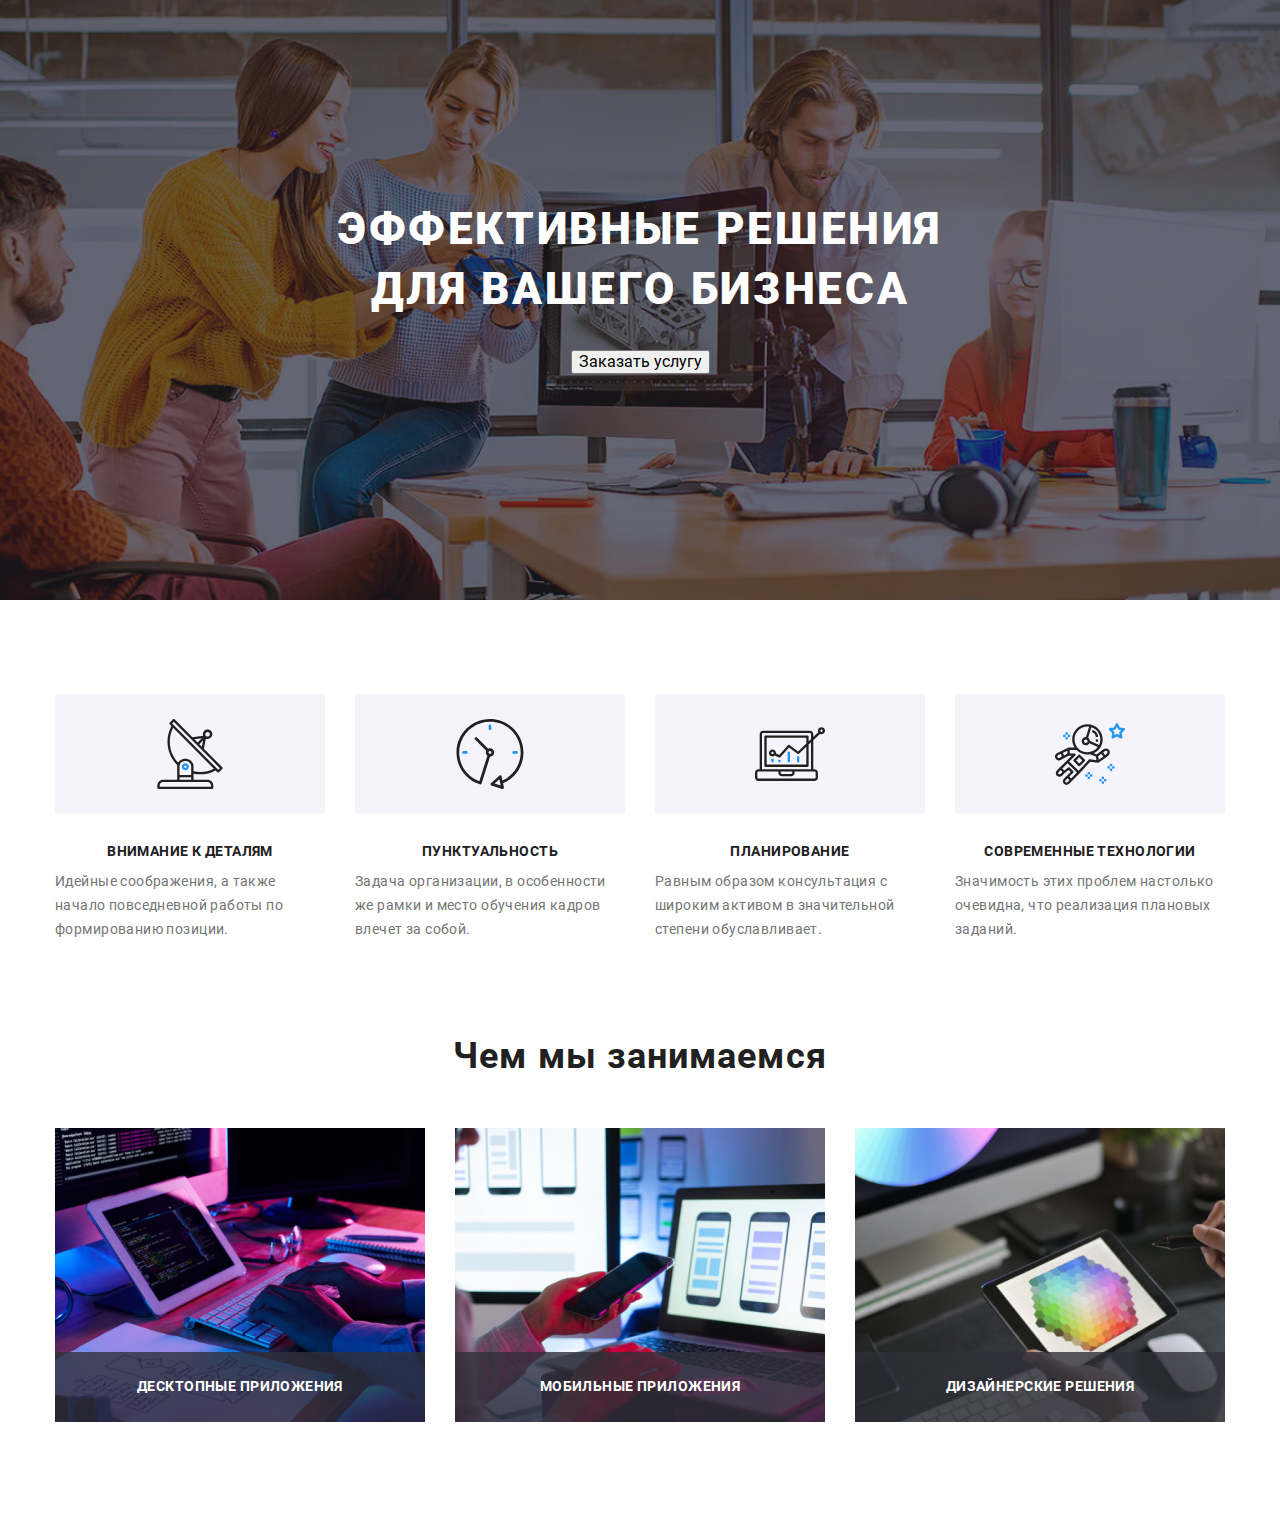
==== index.html @ 6ae53d42 "hw-08: add adaptive services" ====
<!DOCTYPE html>
<html lang="ru">
<head>
    <meta charset="UTF-8">
    <meta name="viewport" content="width=device-width, initial-scale=1.0">
    <title>WebStudio</title>
    <link rel="stylesheet" href="https://cdnjs.cloudflare.com/ajax/libs/modern-normalize/1.0.0/modern-normalize.min.css">
    <link rel="stylesheet" href="./css/fonts.css">
    <link rel="stylesheet" href="./css/main.css">
</head>
<body>
    <!--<header class="header">
        <div class="container">
            <nav class="nav">
                <a class="logo__link" href="./index.html">
                    Web<span class="black">Studio</span>
                </a>
        
                <ul class="nav__list">
                    <li class="nav__item">
                        <a class="nav__link active" href="./index.html">Студия</a>
                    </li>
                    <li class="nav__item">
                        <a class="nav__link" href="./portfolio.html">Портфолио</a>
                    </li>
                    <li class="nav__item">
                        <a class="nav__link" href="#">Контакты</a>
                    </li>
                </ul>
            </nav>
            <ul class="contacts">
                <li class="contacts__item">
                    <a class="contacts__link" href="mailto:info@devstudio.com">
                        <svg class="contacts__icon" width="16" height="12">
                            <use href="./images/sprite.svg#icon-envelope"></use>
                        </svg>
                        info@devstudio.com
                    </a>
                </li>
                <li class="contacts__item">
                    <a class="contacts__link" href="tel:+380961111111">
                        <svg class="contacts__icon" width="10" height="16">
                            <use href="./images/sprite.svg#icon-smartphone"></use>
                        </svg>
                        +38 096 111 11 11
                    </a>
                </li>
            </ul>
        </div>
    </header>-->
    <main>
        <!-- Hero -->
        <section class="hero">
            <div class="container">
                <h1 class="hero__title">Эффективные решения для вашего бизнеса</h1>
                <button class="hero__btn" type="button" data-modal-open>Заказать услугу</button>
            </div>
        </section>

        <!-- Advantage -->
        <section class="advantage section">
            <div class="container">
                <h2 class="visually-hidden">Достоинства</h2>
                <ul class="advantage__list">
                    <li class="advantage__item">
                        <div class="advantage__pic">
                            <svg class="advantage__icon">
                                <use href="./images/sprite.svg#icon-antenna"></use>
                            </svg>
                        </div>
                        <h3 class="advantage__title">Внимание к деталям</h3>
                        <p class="advantage__text">
                            Идейные соображения, а также начало повседневной работы по формированию позиции.
                        </p>
                    </li>
                    <li class="advantage__item">
                        <div class="advantage__pic">
                            <svg class="advantage__icon">
                                <use href="./images/sprite.svg#icon-clock"></use>
                            </svg>
                        </div>
                        <h3 class="advantage__title">Пунктуальность</h3>
                        <p class="advantage__text">
                            Задача организации, в особенности же рамки и место обучения кадров влечет за собой.
                        </p>
                    </li>
                    <li class="advantage__item">
                        <div class="advantage__pic">
                            <svg class="advantage__icon">
                                <use href="./images/sprite.svg#icon-diagram"></use>
                            </svg>
                        </div>
                        <h3 class="advantage__title">Планирование</h3>
                        <p class="advantage__text">
                            Равным образом консультация с широким активом в значительной степени обуславливает.
                        </p>
                    </li>
                    <li class="advantage__item">
                        <div class="advantage__pic">
                            <svg class="advantage__icon">
                                <use href="./images/sprite.svg#icon-astronaut"></use>
                            </svg>
                        </div>
                        <h3 class="advantage__title">Современные технологии</h3>
                        <p class="advantage__text">
                            Значимость этих проблем настолько очевидна, что реализация плановых заданий.
                        </p>
                    </li>
                </ul>
            </div>
        </section>

        <!-- Services -->
        <section class="services">
            <div class="container">
                <h2 class="title">Чем мы занимаемся</h2>
                <ul class="services__list">
                    <li class="services__item">
                        <h3 class="services__title">Десктопные приложения</h3>
                        <img class="services__img" src="./images/wedo/wedo1.jpg" alt="Разработка веб-сайта" width="370"
                            height="294">
                    </li>
                    <li class="services__item">
                        <h3 class="services__title">Мобильные приложения</h3>
                        <img class="services__mg" src="./images/wedo/wedo2.jpg" alt="Разработка мобильных приложений"
                            width="370" height="294">
                    </li>
                    <li class="services__item">
                        <h3 class="services__title">Дизайнерские решения</h3>
                        <img class="services__img" src="./images/wedo/wedo3.jpg" alt="Разработка веб-дизайна" width="370"
                            height="294">
                    </li>
                </ul>
            </div>
        </section>

        <!-- Our Team -->
        
        <!--<section class="team">
            <div class="container">
                <h2 class="title">Наша команда</h2>
                <ul class="team__list">
                    <li class="team__worker">
                        <img class="worker__photo" src="./images/team/igor.jpg" alt="Игорь Демьяненко Дизайнер Продукции"
                            width="270" height="260">
                        <div class="worker__discription">
                            <h3 class="worker__name">Игорь Демьяненко</h3>
                            <p class="worker__post" lang="en">Product Designer</p>
                            <ul class="worker__social">
                                <li class="social__item">
                                    <a class="social__link" href="https://www.instagram.com" target="_blank">
                                        <svg class="social__network" width="20" height="20">
                                            <use href="./images/sprite.svg#icon-instagram"></use>
                                        </svg>
                                    </a>
                                </li>
                                <li class="social__item">
                                    <a class="social__link" href="https://twitter.com" target="_blank">
                                        <svg class="social__network" width="20" height="20">
                                            <use href="./images/sprite.svg#icon-twitter"></use>
                                        </svg>
                                    </a>
                                </li>
                                <li class="social__item">
                                    <a class="social__link" href="https://www.facebook.com" target="_blank">
                                        <svg class="social__network" width="20" height="20">
                                            <use href="./images/sprite.svg#icon-facebook"></use>
                                        </svg>
                                    </a>
                                </li>
                                <li class="social__item">
                                    <a class="social__link" href="https://www.linkedin.com" target="_blank">
                                        <svg class="social__network" width="20" height="20">
                                            <use href="./images/sprite.svg#icon-linkedin"></use>
                                        </svg>
                                    </a>
                                </li>
                            </ul>
                        </div>
                    </li>
                    <li class="team__worker">
                        <img class="worker__photo" src="./images/team/olga.jpg" alt="Ольга Репина Фронтенд-разработик"
                            width="270" height="260">
                        <div class="worker__discription">
                            <h3 class="worker__name">Ольга Репина</h3>
                            <p class="worker__post" lang="en">Frontend Developer</p>
                            <ul class="worker__social">
                                <li class="social__item">
                                    <a class="social__link" href="https://www.instagram.com" target="_blank">
                                        <svg class="social__network" width="20" height="20">
                                            <use href="./images/sprite.svg#icon-instagram"></use>
                                        </svg>
                                    </a>
                                </li>
                                <li class="social__item">
                                    <a class="social__link" href="https://twitter.com" target="_blank">
                                        <svg class="social__network" width="20" height="20">
                                            <use href="./images/sprite.svg#icon-twitter"></use>
                                        </svg>
                                    </a>
                                </li>
                                <li class="social__item">
                                    <a class="social__link" href="https://www.facebook.com" target="_blank">
                                        <svg class="social__network" width="20" height="20">
                                            <use href="./images/sprite.svg#icon-facebook"></use>
                                        </svg>
                                    </a>
                                </li>
                                <li class="social__item">
                                    <a class="social__link" href="https://www.linkedin.com" target="_blank">
                                        <svg class="social__network" width="20" height="20">
                                            <use href="./images/sprite.svg#icon-linkedin"></use>
                                        </svg>
                                    </a>
                                </li>
                            </ul>
                        </div>
                    </li>
                    <li class="team__worker">
                        <img class="worker__photo" src="./images/team/nikolay.jpg" alt="Николай Тарасов Маркетолог" width="270"
                            height="260">
                        <div class="worker__discription">
                            <h3 class="worker__name">Николай Тарасов</h3>
                            <p class="worker__post" lang="en">Marketing</p>
                            <ul class="worker__social">
                                <li class="social__item">
                                    <a class="social__link" href="https://www.instagram.com" target="_blank">
                                        <svg class="social__network" width="20" height="20">
                                            <use href="./images/sprite.svg#icon-instagram"></use>
                                        </svg>
                                    </a>
                                </li>
                                <li class="social__item">
                                    <a class="social__link" href="https://twitter.com" target="_blank">
                                        <svg class="social__network" width="20" height="20">
                                            <use href="./images/sprite.svg#icon-twitter"></use>
                                        </svg>
                                    </a>
                                </li>
                                <li class="social__item">
                                    <a class="social__link" href="https://www.facebook.com" target="_blank">
                                        <svg class="social__network" width="20" height="20">
                                            <use href="./images/sprite.svg#icon-facebook"></use>
                                        </svg>
                                    </a>
                                </li>
                                <li class="social__item">
                                    <a class="social__link" href="https://www.linkedin.com" target="_blank">
                                        <svg class="social__network" width="20" height="20">
                                            <use href="./images/sprite.svg#icon-linkedin"></use>
                                        </svg>
                                    </a>
                                </li>
                            </ul>
                        </div>
                    </li>
                    <li class="team__worker">
                        <img class="worker__photo" src="./images/team/michail.jpg" alt="Михаил Ермаков Дизайнер ПИ" width="270"
                            height="260">
                        <div class="worker__discription">
                            <h3 class="worker__name">Михаил Ермаков</h3>
                            <p class="worker__post" lang="en">UI Designer</p>
                            <ul class="worker__social">
                                <li class="social__item">
                                    <a class="social__link" href="https://www.instagram.com" target="_blank">
                                        <svg class="social__network" width="20" height="20">
                                            <use href="./images/sprite.svg#icon-instagram"></use>
                                        </svg>
                                    </a>
                                </li>
                                <li class="social__item">
                                    <a class="social__link" href="https://twitter.com" target="_blank">
                                        <svg class="social__network" width="20" height="20">
                                            <use href="./images/sprite.svg#icon-twitter"></use>
                                        </svg>
                                    </a>
                                </li>
                                <li class="social__item">
                                    <a class="social__link" href="https://www.facebook.com" target="_blank">
                                        <svg class="social__network" width="20" height="20">
                                            <use href="./images/sprite.svg#icon-facebook"></use>
                                        </svg>
                                    </a>
                                </li>
                                <li class="social__item">
                                    <a class="social__link" href="https://www.linkedin.com" target="_blank">
                                        <svg class="social__network" width="20" height="20">
                                            <use href="./images/sprite.svg#icon-linkedin"></use>
                                        </svg>
                                    </a>
                                </li>
                            </ul>
                        </div>
                    </li>
                </ul>
            </div>
        </section> -->
        
        <!-- Regular Customers -->
        <!-- <section class="customers">
            <div class="container">
                <h2 class="title">Постоянные клиенты</h2>
                <ul class="customers__list">
                    <li class="customers__item">
                        <a class="customers__link" href="/">
                            <svg class="customers__logo" width="44.27" height="49.23">
                                <use href="./images/sprite.svg#icon-client1"></use>
                            </svg>
                        </a>
                    </li>
                    <li class="customers__item">
                        <a class="customers__link" href="/">
                            <svg class="customers__logo" width="40" height="52">
                                <use href="./images/sprite.svg#icon-client2"></use>
                            </svg>
                        </a>
                    </li>
                    <li class="customers__item">
                        <a class="customers__link" href="/">
                            <svg class="customers__logo" width="41" height="42.6">
                                <use href="./images/sprite.svg#icon-client3"></use>
                            </svg>
                        </a>
                    </li>
                    <li class="customers-item">
                        <a class="customers__link" href="/">
                            <svg class="customers__logo" width="79.66" height="42.02">
                                <use href="./images/sprite.svg#icon-client4"></use>
                            </svg>
                        </a>
                    </li>
                    <li class="customers__item">
                        <a class="customers__link" href="/">
                            <svg class="customers__logo" width="59" height="47">
                                <use href="./images/sprite.svg#icon-client5"></use>
                            </svg>
                        </a>
                    </li>
                    <li class="customers__item">
                        <a class="customers__link" href="/">
                            <svg class="customers__logo" width="88.48" height="45.44">
                                <use href="./images/sprite.svg#icon-client6"></use>
                            </svg>
                        </a>
                    </li>
                </ul>
            </div>
        </section> -->
    </main> 

    <!--<footer class="footer">
        <div class="container">
            
            <div class="footer__address">
                <a href="./index.html" class="logo__link">
                    Web<span class="white">Studio</span>
                </a>
                <address class="address">
                    <ul class="address__list">
                        <li class="address__item">
                            <a class="address__map" href="https://goo.gl/maps/bj7WodvELnyaLLuA9" target="_blank">г. Киев,
                                пр-т Леси
                                Украинки, 26</a>
                        </li>
                        <li class="address__item">
                            <a class="address__link" href="mailto:info@devstudio.com">info@devstudio.com</a>
                        </li>
                        <li class="address__item">
                            <a class="address__link" href="tel:+380961111111">+38 096 111 11 11</a>
                        </li>
                    </ul>
                </address>
            </div>
            <div class="footer__social">
                <h2 class="footer__title">присоединяйтесь</h2>
                <ul class="footer-social__list">
                    <li class="footer-social__item">
                        <a class="footer-social__link" href="https://www.instagram.com" target="_blank">
                            <svg class="footer-social__icon" width="20" height="20">
                                <use href="./images/sprite.svg#icon-instagram"></use>
                            </svg>
                        </a>
                    </li>
                    <li class="footer-social__item">
                        <a class="footer-social__link" href="https://twitter.com" target="_blank">
                            <svg class="footer-social__icon" width="20" height="20">
                                <use href="./images/sprite.svg#icon-twitter"></use>
                            </svg>
                        </a>
                    </li>
                    <li class="footer-social__item">
                        <a class="footer-social__link" href="https://www.facebook.com" target="_blank">
                            <svg class="footer-social__icon" width="20" height="20">
                                <use href="./images/sprite.svg#icon-facebook"></use>
                            </svg>
                        </a>
                    </li>
                    <li class="footer-social__item">
                        <a class="footer-social__link" href="https://www.linkedin.com" target="_blank">
                            <svg class="footer-social__icon" width="20" height="20">
                                <use href="./images/sprite.svg#icon-linkedin"></use>
                            </svg>
                        </a>
                    </li>
                </ul>
            </div> -->

            <!-- Subscriotion -->
            <!-- <form class="subs__form">
                <p class="footer__title">Подпишитесь на рассылку</p>
                <div class="subscription">
                    <label for="subs__email"></label>
                    <input class="subs__input" id="subs-email" name="subs-email" type="email" placeholder="E-mail"
                        autocomplete="email">
                    <button class="subs__btn" type="submit">Подписаться
                        <svg class="icon__send" width="24" height="24">
                            <use href="./images/sprite.svg#icon-send"></use>
                        </svg>
                    </button>
                </div>
            </form>
        </div>
    </footer>-->
    
    <!-- Modal Button -->
    <!-- <div class="backdrop is-hidden" data-modal>
        <div class="modal">
            <button class="modal__btn" type="button" data-modal-close>
                <svg class="icon__close" width="11px" height="11px">
                    <use href="./images/sprite.svg#icon-close"></use>
                </svg>
            </button>
            <form class="form">
                <b class="form__title">Оставьте свои данные, мы вам перезвоним</b>
                <div class="form__field">
                    <label class="field__label" for="name">Имя</label>
                    <input class="field__input" id="name" type="text" name="name" autocomplete="name">
                    <svg class="icon__input" width="18px" height="18px">
                        <use href="./images/sprite.svg#icon-person"></use>
                    </svg>
                </div>
                <div class="form__field">
                    <label class="field__label" for="tel">Телефон</label>
                    <input class="field__input" id="tel" type="tel" name="tel" autocomplete="tel">
                    <svg class="icon__input" width="18px" height="18px">
                        <use href="./images/sprite.svg#icon-phone"></use>
                    </svg>
                </div>
                <div class="form__field">
                    <label class="field__label" for="email">Почта</label>
                    <input class="field__input" id="email" type="email" name="email" autocomplete="email">
                    <svg class="icon__input" width="18px" height="18px">
                        <use href="./images/sprite.svg#icon-email"></use>
                    </svg>
                </div>
                <div class="form__field comment">
                    <label class="field__label" for="comment">Комментарий</label>
                    <textarea class="field__input textarea" id="comment" name="comment"
                        placeholder="Введите текст"></textarea>
                </div>
                <div class="form__check">
                    <input class="check__input" type="checkbox" id="check" name="privacy">
                    <label class="check__label" for="check">Соглашаюсь с рассылкой и принимаю<a class="policy__link"
                            href="https://policies.google.com/terms?hl=ru-UA&fg=1">Условия договора</a></label>
                </div>
                <button class="send__btn" type="submit">Отправить</button>
    
            </form>
        </div>
    </div> -->
    <script src="./js/modal.js"></script>
</body>
</html>
---- css/fonts.css ----
@font-face {
  font-family: 'Roboto';
  src: url("../font/Roboto-Bold.woff2") format("woff2"), url("../font/Roboto-Bold.woff") format("woff");
  font-weight: 700;
  font-style: normal;
}

@font-face {
  font-family: 'Roboto';
  src: url("../font/Roboto-Regular.woff2") format("woff2"), url("../font/Roboto-Regular.woff") format("woff");
  font-weight: 400;
  font-style: normal;
}

@font-face {
  font-family: 'Roboto';
  src: url("../font/Roboto-Black.woff2") format("woff2"), url("../font/Roboto-Black.woff") format("woff");
  font-weight: 900;
  font-style: normal;
}

@font-face {
  font-family: 'Roboto';
  src: url("../font/Roboto-Medium.woff2") format("woff2"), url("../font/Roboto-Medium.woff") format("woff");
  font-weight: 500;
  font-style: normal;
}

@font-face {
  font-family: 'Raleway';
  src: url("../font/Raleway-Bold.woff2") format("woff2"), url("../font/Raleway-Bold.woff") format("woff");
  font-weight: 700;
  font-style: normal;
}
/*# sourceMappingURL=fonts.css.map */
---- css/main.css ----
:root {
  --primary-text-color: #212121;
  --secondary-text-color: #757575;
  --accent-text-color: #2196f3;
  --white-color: #ffffff;
  --roboto-font: 'Roboto', sans-serif;
  --raleway-font: 'Raleway', sans-serif;
}

.visually-hidden {
  position: absolute;
  width: 1px;
  height: 1px;
  margin: -1px;
  border: 0;
  padding: 0;
  white-space: nowrap;
  -webkit-clip-path: inset(100%);
          clip-path: inset(100%);
  clip: rect(0 0 0 0);
  overflow: hidden;
}

html {
  -webkit-box-sizing: border-box;
          box-sizing: border-box;
}

*,
*::before,
*::after {
  -webkit-box-sizing: inherit;
          box-sizing: inherit;
}

body {
  font-family: var(--roboto-font);
}

h1,
h2,
h3,
p {
  margin: 0;
}

ul {
  list-style: none;
  margin: 0;
  padding: 0;
}

a {
  text-decoration: none;
}

img {
  display: block;
  max-width: 100%;
  height: auto;
}

.container {
  width: 100%;
  padding: 0 15px;
  margin: 0 auto;
}

@media screen and (min-width: 480px) {
  .container {
    max-width: 480px;
  }
}

@media screen and (min-width: 768px) {
  .container {
    max-width: 768px;
  }
}

@media screen and (min-width: 1200px) {
  .container {
    max-width: 1200px;
  }
}

.section {
  padding-top: 60px;
  padding-bottom: 60px;
}

@media screen and (min-width: 1200px) {
  .section {
    padding-top: 94px;
    padding-bottom: 94px;
  }
}

/*
.hero__btn,
.subs__btn,
.send__btn {
  display: block;
  margin: 0 auto;
  padding: 10px 0;
  min-width: 200px;
  min-height: 50px;
  border-radius: 4px;
  border: 1px solid var(--accent-text-color);
  color: var(--white-color);
  background-color: var(--accent-text-color);
  font-size: 16px;
  font-weight: 700;
  font-style: normal;
  letter-spacing: 0.06em;
  line-height: 1.87;
  align-items: center;
  cursor: pointer;
  box-shadow: 0px 4px 4px rgba(0, 0, 0, 0.15);
}

.modal__btn {
  display: flex;
  justify-content: center;
  align-items: center;
  position: absolute;
  top: 8px;
  right: 8px;
  cursor: pointer;
  width: 30px;
  height: 30px;
  border: 1px solid rgba(0, 0, 0, 0.1);
  border-radius: 50%;
  background: var(--white-color);
  fill: 212121;

  transition: fill 250ms cubic-bezier(0.4, 0, 0.2, 1);

  &:hover,
  &:focus {
    fill: var(--accent-text-color);
  }
}
*/
.title {
  margin-bottom: 50px;
  color: var(--primary-text-color);
  font-size: 36px;
  font-weight: 700;
  font-style: normal;
  text-align: center;
  line-height: 1.16;
  letter-spacing: 0.03em;
}

.logo__link {
  font-family: var(--raleway-font);
  color: var(--accent-text-color);
  font-weight: 700;
  font-size: 26px;
  font-style: normal;
  line-height: 1.19;
  letter-spacing: 0.03em;
}

.black {
  color: #000000;
}

.white {
  color: var(--white-color);
}

.header {
  border-bottom: 1px solid #ececec;
}

.header .container {
  display: -webkit-box;
  display: -ms-flexbox;
  display: flex;
  -webkit-box-align: center;
      -ms-flex-align: center;
          align-items: center;
}

.nav {
  display: -webkit-box;
  display: -ms-flexbox;
  display: flex;
  -webkit-box-align: center;
      -ms-flex-align: center;
          align-items: center;
}

.nav__list {
  display: -webkit-box;
  display: -ms-flexbox;
  display: flex;
  -webkit-box-align: center;
      -ms-flex-align: center;
          align-items: center;
  margin-left: 93px;
}

.nav__item:not(:last-child),
.contacts__item:not(:last-child) {
  margin-right: 50px;
}

.contacts {
  display: -webkit-box;
  display: -ms-flexbox;
  display: flex;
  -webkit-box-align: center;
      -ms-flex-align: center;
          align-items: center;
  margin-left: auto;
}

.nav__link {
  color: var(--primary-text-color);
}

.active {
  color: var(--accent-text-color);
}

.active::after {
  content: '';
  position: absolute;
  left: 0;
  bottom: 0;
  display: block;
  width: 100%;
  height: 4px;
  background-color: var(--accent-text-color);
  border-radius: 2px;
  -webkit-transform: translateY(25%);
          transform: translateY(25%);
}

.contacts__link {
  display: -webkit-box;
  display: -ms-flexbox;
  display: flex;
  -webkit-box-align: center;
      -ms-flex-align: center;
          align-items: center;
  color: var(--secondary-text-color);
}

.contacts__link,
.nav__link {
  position: relative;
  padding-top: 32px;
  padding-bottom: 32px;
  font-size: 14px;
  font-weight: 500;
  font-style: normal;
  line-height: 1.14;
  letter-spacing: 0.02em;
  -webkit-transition: color 250ms cubic-bezier(0.4, 0, 0.2, 1);
  transition: color 250ms cubic-bezier(0.4, 0, 0.2, 1);
}

.contacts__link:hover, .contacts__link:focus,
.nav__link:hover,
.nav__link:focus {
  color: var(--accent-text-color);
}

.contacts__icon {
  fill: currentColor;
  margin-right: 10px;
  vertical-align: middle;
}

.footer {
  padding-top: 60px;
  padding-bottom: 60px;
  background-color: #2f303a;
}

.footer .container {
  display: -webkit-box;
  display: -ms-flexbox;
  display: flex;
  justify-self: start;
  -webkit-box-align: baseline;
      -ms-flex-align: baseline;
          align-items: baseline;
}

.footer__address {
  width: 231px;
}

.footer__social {
  margin-left: 70px;
}

.footer-social__item {
  width: 44px;
  height: 44px;
}

.footer-social__list {
  display: -webkit-box;
  display: -ms-flexbox;
  display: flex;
  -webkit-box-pack: justify;
      -ms-flex-pack: justify;
          justify-content: space-between;
  width: 206px;
}

.footer-social__link {
  display: -webkit-box;
  display: -ms-flexbox;
  display: flex;
  -webkit-box-pack: center;
      -ms-flex-pack: center;
          justify-content: center;
  -webkit-box-align: center;
      -ms-flex-align: center;
          align-items: center;
  width: 44px;
  height: 44px;
  border-radius: 50%;
  color: var(--white-color);
  background-color: #ffffff10;
  -webkit-transition: background-color 250ms cubic-bezier(0.4, 0, 0.2, 1);
  transition: background-color 250ms cubic-bezier(0.4, 0, 0.2, 1);
}

.footer-social__link:hover, .footer-social__link:focus {
  background-color: var(--accent-text-color);
  color: var(--white-color);
}

.footer-social__icon {
  fill: currentColor;
}

.footer__title {
  display: inline-block;
  margin-bottom: 20px;
  font-family: var(--roboto-font);
  color: var(--white-color);
  font-style: normal;
  font-weight: 700;
  font-size: 14px;
  line-height: 1.14;
  letter-spacing: 0.03em;
  text-transform: uppercase;
}

.address {
  margin-top: 20px;
}

.address__map {
  color: var(--white-color);
  font-size: 14px;
  font-weight: 400;
  font-style: normal;
  line-height: 1.71;
  letter-spacing: 0.03em;
}

.address__item:not(:last-child) {
  margin-bottom: 9px;
}

.address__link {
  color: rgba(255, 255, 255, 0.6);
  font-size: 14px;
  font-weight: 400;
  font-style: normal;
  line-height: 1.71;
  letter-spacing: 0.03em;
}

.subs__form {
  display: block;
  margin-left: 93px;
  width: 570px;
}

.subs__btn {
  display: -webkit-box;
  display: -ms-flexbox;
  display: flex;
  -webkit-box-pack: center;
      -ms-flex-pack: center;
          justify-content: center;
  -webkit-box-align: center;
      -ms-flex-align: center;
          align-items: center;
  margin-left: 12px;
}

.icon__send {
  margin-left: 10px;
  fill: currentColor;
}

.subscription {
  display: -webkit-box;
  display: -ms-flexbox;
  display: flex;
}

.subs__input {
  padding: 15px 16px;
  min-width: 358px;
  min-height: 50px;
  border: 1px solid rgba(255, 255, 255, 0.3);
  -webkit-filter: drop-shadow(0px 4px 4px rgba(0, 0, 0, 0.15));
          filter: drop-shadow(0px 4px 4px rgba(0, 0, 0, 0.15));
  border-radius: 4px;
  background-color: transparent;
  color: #ffffff;
  -webkit-transition: outline 250ms cubic-bezier(0.4, 0, 0.2, 1);
  transition: outline 250ms cubic-bezier(0.4, 0, 0.2, 1);
}

.subs__input:focus {
  outline: 1px solid var(--accent-text-color);
}

.subs__input::-webkit-input-placeholder {
  font-size: 16px;
  line-height: 1.25;
  letter-spacing: 0.03em;
  color: rgba(255, 255, 255, 0.6);
}

.subs__input:-ms-input-placeholder {
  font-size: 16px;
  line-height: 1.25;
  letter-spacing: 0.03em;
  color: rgba(255, 255, 255, 0.6);
}

.subs__input::-ms-input-placeholder {
  font-size: 16px;
  line-height: 1.25;
  letter-spacing: 0.03em;
  color: rgba(255, 255, 255, 0.6);
}

.subs__input::placeholder {
  font-size: 16px;
  line-height: 1.25;
  letter-spacing: 0.03em;
  color: rgba(255, 255, 255, 0.6);
}

.backdrop {
  position: fixed;
  top: 0;
  left: 0;
  min-width: 100%;
  min-height: 100%;
  background-color: rgba(0, 0, 0, 0.2);
  opacity: 1;
  -webkit-transition: opacity 700ms linear;
  transition: opacity 700ms linear;
}

.backdrop.is-hidden {
  opacity: 0;
  visibility: none;
  pointer-events: none;
}

.modal {
  position: absolute;
  top: 50%;
  left: 50%;
  -webkit-transform: translate(-50%, -50%) scale(1);
          transform: translate(-50%, -50%) scale(1);
  -webkit-transition: -webkit-transform 700ms cubic-bezier(0.42, 0, 0.58, 1);
  transition: -webkit-transform 700ms cubic-bezier(0.42, 0, 0.58, 1);
  transition: transform 700ms cubic-bezier(0.42, 0, 0.58, 1);
  transition: transform 700ms cubic-bezier(0.42, 0, 0.58, 1), -webkit-transform 700ms cubic-bezier(0.42, 0, 0.58, 1);
  padding: 40px;
  width: 528px;
  height: 581px;
  border-radius: 4px;
  background-color: var(--white-color);
  -webkit-box-shadow: 0px 1px 3px rgba(0, 0, 0, 0.12), 0px 1px 1px rgba(0, 0, 0, 0.14), 0px 2px 1px rgba(0, 0, 0, 0.2);
          box-shadow: 0px 1px 3px rgba(0, 0, 0, 0.12), 0px 1px 1px rgba(0, 0, 0, 0.14), 0px 2px 1px rgba(0, 0, 0, 0.2);
}

.backdrop.is-hidden .modal {
  -webkit-transform: translate(-50%, -50%) scale(0);
          transform: translate(-50%, -50%) scale(0);
}

.form__title {
  display: block;
  margin-bottom: 12px;
  font-weight: 700;
  font-size: 20px;
  line-height: 1.15;
  text-align: center;
  letter-spacing: 0.03em;
  color: var(--primary-text-color);
}

.form__field {
  position: relative;
  display: -webkit-box;
  display: -ms-flexbox;
  display: flex;
  -webkit-box-orient: vertical;
  -webkit-box-direction: normal;
      -ms-flex-direction: column;
          flex-direction: column;
  margin-bottom: 10px;
}

.form__field .comment {
  margin-bottom: 20px;
}

.field__label {
  margin-bottom: 4px;
  font-size: 12px;
  line-height: 1.16;
  letter-spacing: 0.01em;
  color: var(--secondary-text-color);
}

.field__input {
  min-width: 100%;
  height: 40px;
  border: 1px solid rgba(33, 33, 33, 0.2);
  border-radius: 4px;
  padding-left: 42px;
  cursor: pointer;
  -webkit-transition: border-color 250ms cubic-bezier(0.4, 0, 0.2, 1);
  transition: border-color 250ms cubic-bezier(0.4, 0, 0.2, 1);
}

.field__input:focus {
  border-color: var(--accent-text-color);
  outline: none;
}

.field__input:focus + .icon__input {
  fill: var(--accent-text-color);
}

.field__input.textarea {
  height: 120px;
  padding: 12px 16px;
}

.field__input.textarea::-webkit-input-placeholder {
  font-size: 12px;
  line-height: 1.16;
  letter-spacing: 0.01em;
  color: rgba(117, 117, 117, 0.5);
}

.field__input.textarea:-ms-input-placeholder {
  font-size: 12px;
  line-height: 1.16;
  letter-spacing: 0.01em;
  color: rgba(117, 117, 117, 0.5);
}

.field__input.textarea::-ms-input-placeholder {
  font-size: 12px;
  line-height: 1.16;
  letter-spacing: 0.01em;
  color: rgba(117, 117, 117, 0.5);
}

.field__input.textarea::placeholder {
  font-size: 12px;
  line-height: 1.16;
  letter-spacing: 0.01em;
  color: rgba(117, 117, 117, 0.5);
}

.icon__input {
  position: absolute;
  bottom: 11px;
  left: 12px;
  fill: 212121;
  -webkit-transition: fill 250ms cubic-bezier(0.4, 0, 0.2, 1);
  transition: fill 250ms cubic-bezier(0.4, 0, 0.2, 1);
}

.form__check {
  margin-bottom: 30px;
}

.check__label {
  display: -webkit-box;
  display: -ms-flexbox;
  display: flex;
  -webkit-box-pack: center;
      -ms-flex-pack: center;
          justify-content: center;
  -webkit-box-align: center;
      -ms-flex-align: center;
          align-items: center;
  font-size: 14px;
  line-height: 1.71;
  letter-spacing: 0.03em;
  color: var(--secondary-text-color);
}

.check__label::before {
  content: '';
  display: inline-block;
  width: 16px;
  height: 15px;
  border: 2px solid var(--primary-text-color);
  border-radius: 2px;
  margin-right: 7px;
  -webkit-transition: all 250ms cubic-bezier(0.4, 0, 0.2, 1);
  transition: all 250ms cubic-bezier(0.4, 0, 0.2, 1);
}

.check__input:checked + .check__label::before {
  background-color: var(--accent-text-color);
  background-image: url(../images/checked.svg);
  background-size: contain;
  background-origin: border-box;
  border-color: transparent;
}

.policy__link {
  text-decoration: underline;
  color: var(--accent-text-color);
  margin-left: 5px;
}

.check__input {
  position: absolute;
  width: 1px;
  height: 1px;
  margin: -1px;
  border: 0;
  padding: 0;
  white-space: nowrap;
  -webkit-clip-path: inset(100%);
          clip-path: inset(100%);
  clip: rect(0 0 0 0);
  overflow: hidden;
}

.hero {
  margin: 0 auto;
  height: 400px;
  padding-top: 118px;
  padding-bottom: 118px;
  background-size: cover;
  text-align: center;
  background-position: center top;
  background-color: #2f303a;
  background-repeat: no-repeat;
}

.hero__title {
  max-width: 360px;
  margin-left: auto;
  margin-right: auto;
  font-size: 26px;
  font-weight: 900;
  font-style: normal;
  line-height: 1.62;
  letter-spacing: 0.06em;
  text-transform: uppercase;
  margin-bottom: 30px;
  color: var(--white-color);
}

@media screen and (min-width: 320px) and (max-width: 767px) {
  .hero {
    background-image: -webkit-gradient(linear, left top, left bottom, from(rgba(47, 48, 58, 0.4)), to(rgba(47, 48, 58, 0.4))), url(../images/hero/hero-mobile.jpg);
    background-image: linear-gradient(rgba(47, 48, 58, 0.4), rgba(47, 48, 58, 0.4)), url(../images/hero/hero-mobile.jpg);
  }
}

@media screen and (min-device-pixel-ratio: 2) and (min-width: 320px) and (max-width: 767px), screen and (-webkit-min-device-pixel-ratio: 2) and (min-width: 320px) and (max-width: 767px), screen and (min-resolution: 192dpi) and (min-width: 320px) and (max-width: 767px), screen and (min-resolution: 2dppx) and (min-width: 320px) and (max-width: 767px) {
  .hero {
    background-image: -webkit-gradient(linear, left top, left bottom, from(rgba(47, 48, 58, 0.4)), to(rgba(47, 48, 58, 0.4))), url(../images/hero/hero-mobile@2x.jpg);
    background-image: linear-gradient(rgba(47, 48, 58, 0.4), rgba(47, 48, 58, 0.4)), url(../images/hero/hero-mobile@2x.jpg);
  }
}

@media screen and (min-width: 768px) {
  .hero {
    background-image: -webkit-gradient(linear, left top, left bottom, from(rgba(47, 48, 58, 0.4)), to(rgba(47, 48, 58, 0.4))), url(../images/hero/hero-tablet.jpg);
    background-image: linear-gradient(rgba(47, 48, 58, 0.4), rgba(47, 48, 58, 0.4)), url(../images/hero/hero-tablet.jpg);
  }
}

@media screen and (min-device-pixel-ratio: 2) and (min-width: 768px), screen and (-webkit-min-device-pixel-ratio: 2) and (min-width: 768px), screen and (min-resolution: 192dpi) and (min-width: 768px), screen and (min-resolution: 2dppx) and (min-width: 768px) {
  .hero {
    background-image: -webkit-gradient(linear, left top, left bottom, from(rgba(47, 48, 58, 0.4)), to(rgba(47, 48, 58, 0.4))), url(../images/hero/hero-tablet@2x.jpg);
    background-image: linear-gradient(rgba(47, 48, 58, 0.4), rgba(47, 48, 58, 0.4)), url(../images/hero/hero-tablet@2x.jpg);
  }
}

@media screen and (min-width: 1200px) {
  .hero {
    max-width: 1600px;
    height: 600px;
    padding-top: 200px;
    padding-bottom: 200px;
    background-image: -webkit-gradient(linear, left top, left bottom, from(rgba(47, 48, 58, 0.4)), to(rgba(47, 48, 58, 0.4))), url(../images/hero/hero.jpg);
    background-image: linear-gradient(rgba(47, 48, 58, 0.4), rgba(47, 48, 58, 0.4)), url(../images/hero/hero.jpg);
  }
  .hero__title {
    max-width: 696px;
    font-size: 44px;
    line-height: 1.36;
  }
}

@media screen and (min-device-pixel-ratio: 2) and (min-width: 1200px), screen and (-webkit-min-device-pixel-ratio: 2) and (min-width: 1200px), screen and (min-resolution: 192dpi) and (min-width: 1200px), screen and (min-resolution: 2dppx) and (min-width: 1200px) {
  .hero {
    background-image: -webkit-gradient(linear, left top, left bottom, from(rgba(47, 48, 58, 0.4)), to(rgba(47, 48, 58, 0.4))), url(../images/hero/hero@2x.jpg);
    background-image: linear-gradient(rgba(47, 48, 58, 0.4), rgba(47, 48, 58, 0.4)), url(../images/hero/hero@2x.jpg);
  }
}

.advantage__title {
  color: var(--primary-text-color);
  font-size: 14px;
  font-weight: 700;
  font-style: normal;
  line-height: 1.14;
  letter-spacing: 0.03em;
  text-transform: uppercase;
  margin-bottom: 10px;
  text-align: center;
}

.advantage__text {
  color: var(--secondary-text-color);
  font-size: 14px;
  font-weight: 400;
  font-style: normal;
  line-height: 1.71;
  letter-spacing: 0.03em;
}

.advantage__pic {
  background-color: #f5f4fa;
  border-radius: 4px;
  height: 120px;
  padding-top: 25px;
  padding-bottom: 25px;
  margin-bottom: 30px;
  text-align: center;
}

.advantage__icon {
  width: 70px;
  height: 70px;
}

@media screen and (min-width: 320px) and (max-width: 767px) {
  .advantage__item {
    max-width: 450px;
  }
  .advantage__item:not(:last-child) {
    margin-bottom: 30px;
  }
}

@media screen and (min-width: 768px) and (max-width: 1199px) {
  .advantage__list {
    display: -webkit-box;
    display: -ms-flexbox;
    display: flex;
    -ms-flex-wrap: wrap;
        flex-wrap: wrap;
    -webkit-box-pack: justify;
        -ms-flex-pack: justify;
            justify-content: space-between;
  }
  .advantage__item {
    max-width: 354px;
  }
}

@media screen and (min-width: 1200px) {
  .advantage__list {
    display: -webkit-box;
    display: -ms-flexbox;
    display: flex;
    -webkit-box-align: start;
        -ms-flex-align: start;
            align-items: flex-start;
    -webkit-box-pack: justify;
        -ms-flex-pack: justify;
            justify-content: space-between;
  }
  .advantage__item {
    min-width: 270px;
  }
  .advantage__item:not(:last-child) {
    margin-right: 30px;
  }
}

.services {
  display: none;
}

@media screen and (min-width: 1200px) {
  .services {
    display: block;
    padding-bottom: 94px;
  }
  .services__list {
    display: -webkit-box;
    display: -ms-flexbox;
    display: flex;
    -webkit-box-pack: justify;
        -ms-flex-pack: justify;
            justify-content: space-between;
  }
  .services__item {
    position: relative;
  }
  .services__title {
    position: absolute;
    left: 0;
    bottom: 0;
    padding-top: 27px;
    padding-bottom: 27px;
    width: 100%;
    height: 70px;
    background-color: rgba(47, 48, 58, 0.8);
    font-family: var(--roboto-font);
    color: var(--white-color);
    line-height: 1.14;
    letter-spacing: 0.03em;
    font-style: normal;
    font-weight: 700;
    font-size: 14px;
    text-align: center;
    text-transform: uppercase;
    -webkit-transform: translateY(0);
            transform: translateY(0);
  }
}

.team {
  background-color: #f5f4fa;
  text-align: center;
  padding-top: 94px;
  padding-bottom: 94px;
}

.team__list {
  display: -webkit-box;
  display: -ms-flexbox;
  display: flex;
  -webkit-box-pack: justify;
      -ms-flex-pack: justify;
          justify-content: space-between;
}

.team__worker {
  background-color: #ffffff;
  width: 270px;
  height: 428px;
  -webkit-box-shadow: 0px 1px 3px rgba(0, 0, 0, 0.12), 0px 1px 1px rgba(0, 0, 0, 0.14), 0px 2px 1px rgba(0, 0, 0, 0.2);
          box-shadow: 0px 1px 3px rgba(0, 0, 0, 0.12), 0px 1px 1px rgba(0, 0, 0, 0.14), 0px 2px 1px rgba(0, 0, 0, 0.2);
  border-radius: 0px 0px 4px 4px;
  padding-bottom: 30px;
}

.worker__discription {
  margin-top: 30px;
  padding-right: 32px;
  padding-left: 32px;
}

.worker__name {
  color: var(--primary-text-color);
  font-size: 16px;
  font-weight: 500;
  font-style: normal;
  text-align: center;
  line-height: 1.18;
  letter-spacing: 0.03em;
}

.worker__post {
  color: var(--secondary-text-color);
  margin-top: 10px;
  font-size: 16px;
  font-weight: 400;
  font-style: normal;
  line-height: 1.18;
  letter-spacing: 0.03em;
}

.worker__social {
  display: -webkit-box;
  display: -ms-flexbox;
  display: flex;
  margin-top: 16px;
  -webkit-box-pack: justify;
      -ms-flex-pack: justify;
          justify-content: space-between;
}

.social__link {
  display: -webkit-box;
  display: -ms-flexbox;
  display: flex;
  -webkit-box-pack: center;
      -ms-flex-pack: center;
          justify-content: center;
  -webkit-box-align: center;
      -ms-flex-align: center;
          align-items: center;
  width: 44px;
  height: 44px;
  border-radius: 50%;
  color: #afb1b8;
  -webkit-transition: color 250ms cubic-bezier(0.4, 0, 0.2, 1), background-color 250ms cubic-bezier(0.4, 0, 0.2, 1);
  transition: color 250ms cubic-bezier(0.4, 0, 0.2, 1), background-color 250ms cubic-bezier(0.4, 0, 0.2, 1);
}

.social__link:hover, .social__link:focus {
  background-color: var(--accent-text-color);
  color: var(--white-color);
}

.social__network {
  fill: currentColor;
}

.customers {
  padding-top: 94px;
  padding-bottom: 94px;
}

.customers__list {
  display: -webkit-box;
  display: -ms-flexbox;
  display: flex;
  -webkit-box-pack: justify;
      -ms-flex-pack: justify;
          justify-content: space-between;
}

.customers__link {
  display: -webkit-box;
  display: -ms-flexbox;
  display: flex;
  -webkit-box-pack: center;
      -ms-flex-pack: center;
          justify-content: center;
  -webkit-box-align: center;
      -ms-flex-align: center;
          align-items: center;
  color: #afb1b8;
  width: 170px;
  height: 90px;
  border: 1px solid;
  border-radius: 4px;
  -webkit-transition: color 250ms cubic-bezier(0.4, 0, 0.2, 1), border-color 250ms cubic-bezier(0.4, 0, 0.2, 1);
  transition: color 250ms cubic-bezier(0.4, 0, 0.2, 1), border-color 250ms cubic-bezier(0.4, 0, 0.2, 1);
}

.customers__link:hover, .customers__link:focus {
  color: var(--accent-text-color);
  border-color: var(--accent-text-color);
}

.customers__logo {
  fill: currentColor;
}
/*# sourceMappingURL=main.css.map */
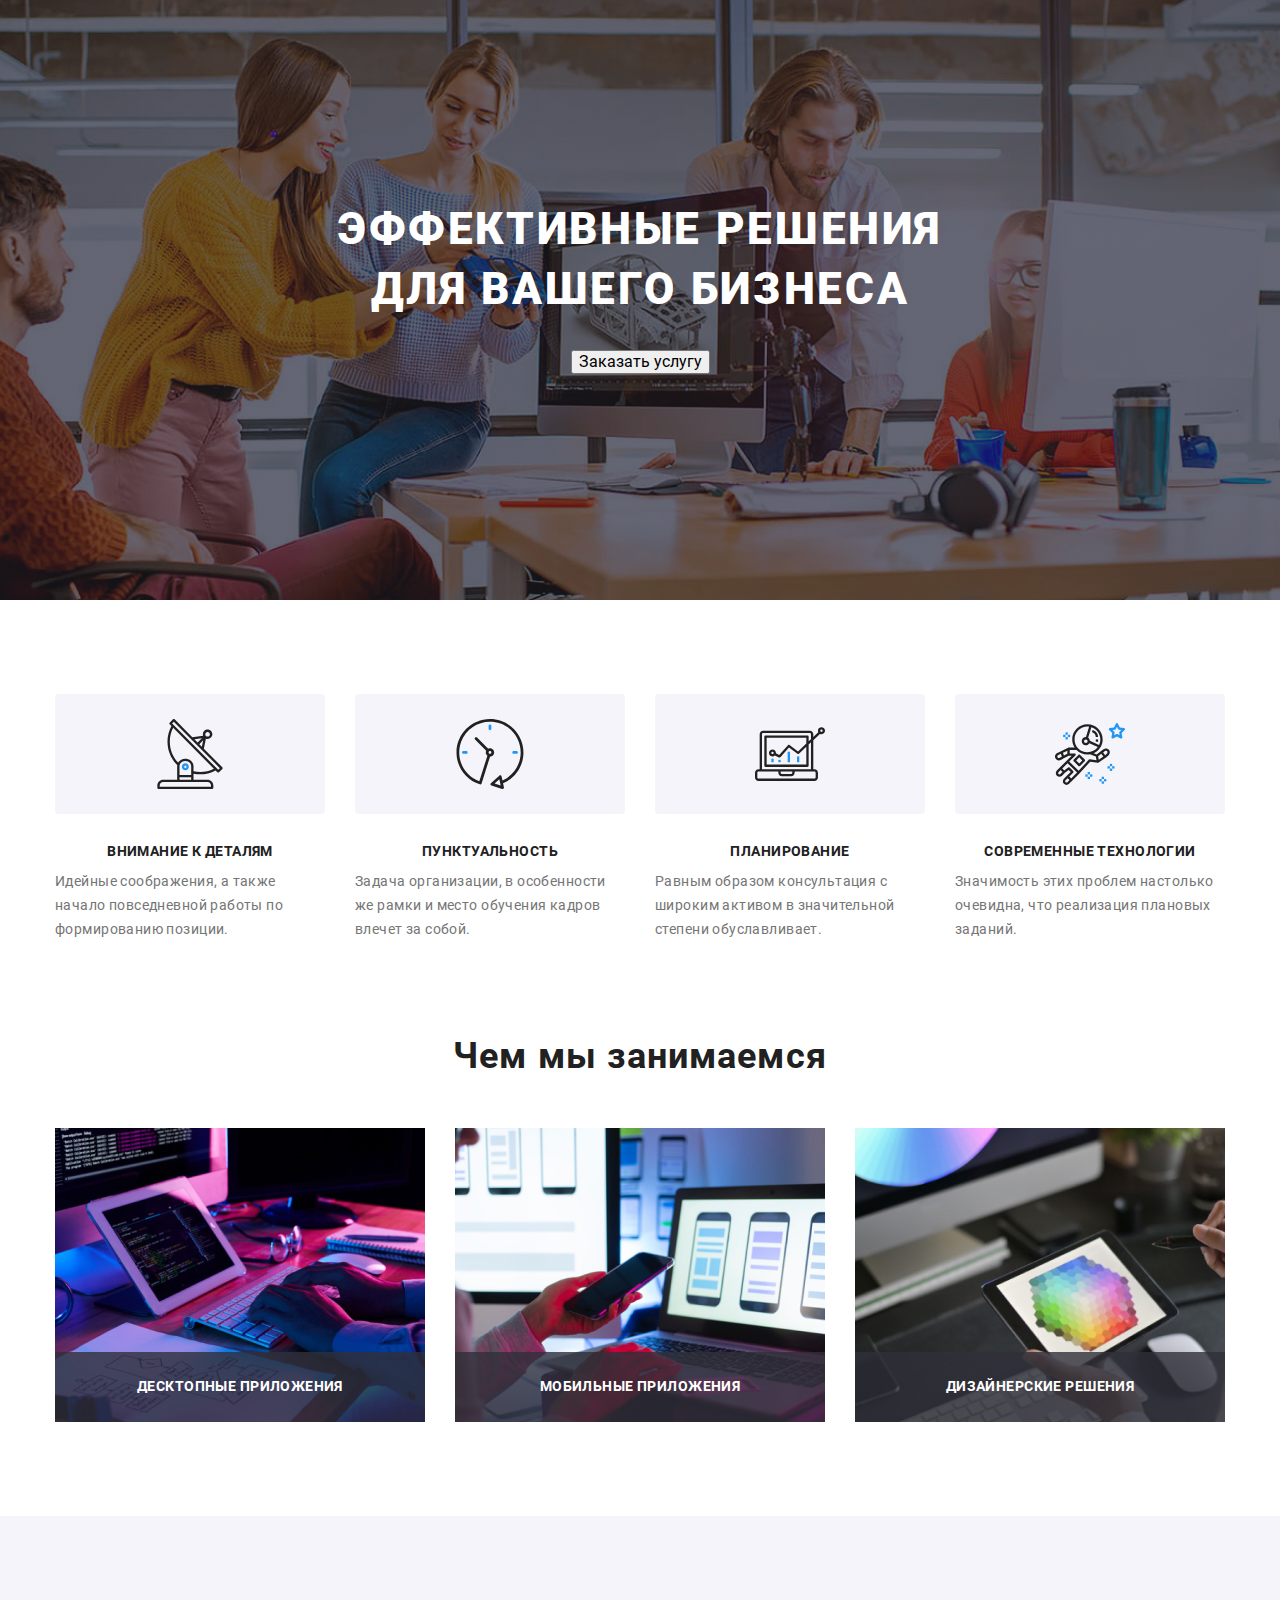
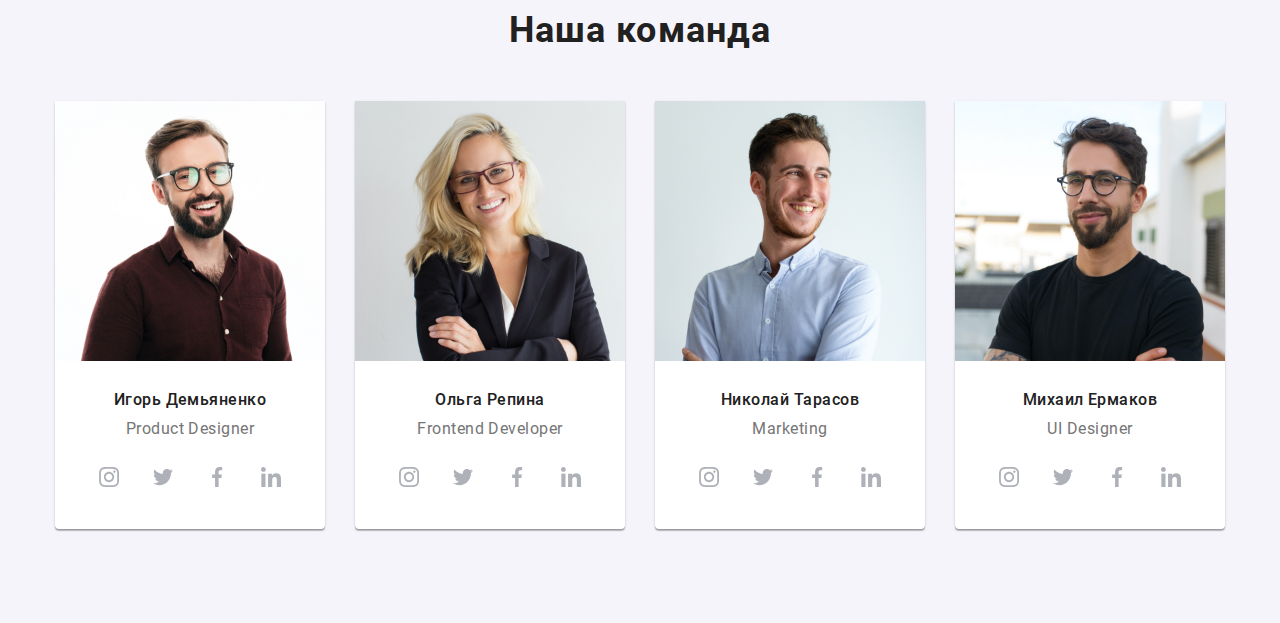
==== commit f865524e: "hw-08: add adaptive team" ====
--- a/index.html
+++ b/index.html
@@ -136,13 +136,14 @@
 
         <!-- Our Team -->
         
-        <!--<section class="team">
+        <section class="team section">
             <div class="container">
                 <h2 class="title">Наша команда</h2>
                 <ul class="team__list">
                     <li class="team__worker">
-                        <img class="worker__photo" src="./images/team/igor.jpg" alt="Игорь Демьяненко Дизайнер Продукции"
-                            width="270" height="260">
+                        <img class="worker__photo" 
+                        src="./images/team/igor.jpg" 
+                        alt="Игорь Демьяненко Дизайнер Продукции">
                         <div class="worker__discription">
                             <h3 class="worker__name">Игорь Демьяненко</h3>
                             <p class="worker__post" lang="en">Product Designer</p>
@@ -179,8 +180,9 @@
                         </div>
                     </li>
                     <li class="team__worker">
-                        <img class="worker__photo" src="./images/team/olga.jpg" alt="Ольга Репина Фронтенд-разработик"
-                            width="270" height="260">
+                        <img class="worker__photo" 
+                        src="./images/team/olga.jpg" 
+                        alt="Ольга Репина Фронтенд-разработик">
                         <div class="worker__discription">
                             <h3 class="worker__name">Ольга Репина</h3>
                             <p class="worker__post" lang="en">Frontend Developer</p>
@@ -217,8 +219,9 @@
                         </div>
                     </li>
                     <li class="team__worker">
-                        <img class="worker__photo" src="./images/team/nikolay.jpg" alt="Николай Тарасов Маркетолог" width="270"
-                            height="260">
+                        <img class="worker__photo" 
+                        src="./images/team/nikolay.jpg" 
+                        alt="Николай Тарасов Маркетолог">
                         <div class="worker__discription">
                             <h3 class="worker__name">Николай Тарасов</h3>
                             <p class="worker__post" lang="en">Marketing</p>
@@ -255,8 +258,9 @@
                         </div>
                     </li>
                     <li class="team__worker">
-                        <img class="worker__photo" src="./images/team/michail.jpg" alt="Михаил Ермаков Дизайнер ПИ" width="270"
-                            height="260">
+                        <img class="worker__photo" 
+                        src="./images/team/michail.jpg" 
+                        alt="Михаил Ермаков Дизайнер ПИ">
                         <div class="worker__discription">
                             <h3 class="worker__name">Михаил Ермаков</h3>
                             <p class="worker__post" lang="en">UI Designer</p>
@@ -294,7 +298,7 @@
                     </li>
                 </ul>
             </div>
-        </section> -->
+        </section>
         
         <!-- Regular Customers -->
         <!-- <section class="customers">
--- a/css/main.css
+++ b/css/main.css
@@ -860,34 +860,29 @@
 
 .team {
   background-color: #f5f4fa;
-  text-align: center;
-  padding-top: 94px;
-  padding-bottom: 94px;
-}
-
-.team__list {
-  display: -webkit-box;
-  display: -ms-flexbox;
-  display: flex;
-  -webkit-box-pack: justify;
-      -ms-flex-pack: justify;
-          justify-content: space-between;
 }
 
 .team__worker {
-  background-color: #ffffff;
-  width: 270px;
-  height: 428px;
+  padding-bottom: 24px;
+  background-color: var(--white-color);
   -webkit-box-shadow: 0px 1px 3px rgba(0, 0, 0, 0.12), 0px 1px 1px rgba(0, 0, 0, 0.14), 0px 2px 1px rgba(0, 0, 0, 0.2);
           box-shadow: 0px 1px 3px rgba(0, 0, 0, 0.12), 0px 1px 1px rgba(0, 0, 0, 0.14), 0px 2px 1px rgba(0, 0, 0, 0.2);
   border-radius: 0px 0px 4px 4px;
-  padding-bottom: 30px;
+}
+
+@media screen and (max-width: 767px) {
+  .team__worker {
+    max-width: 450px;
+  }
+  .team__worker:not(:last-child) {
+    margin-bottom: 30px;
+  }
 }
 
 .worker__discription {
   margin-top: 30px;
-  padding-right: 32px;
-  padding-left: 32px;
+  padding-right: 122px;
+  padding-left: 122px;
 }
 
 .worker__name {
@@ -905,6 +900,7 @@
   margin-top: 10px;
   font-size: 16px;
   font-weight: 400;
+  text-align: center;
   font-style: normal;
   line-height: 1.18;
   letter-spacing: 0.03em;
@@ -945,6 +941,52 @@
 
 .social__network {
   fill: currentColor;
+}
+
+@media screen and (min-width: 768px) and (max-width: 1199px) {
+  .team__list {
+    display: -webkit-box;
+    display: -ms-flexbox;
+    display: flex;
+    -ms-flex-wrap: wrap;
+        flex-wrap: wrap;
+    -webkit-box-pack: justify;
+        -ms-flex-pack: justify;
+            justify-content: space-between;
+  }
+  .team__worker {
+    max-width: 354px;
+  }
+  .team__worker:nth-last-child(n + 3) {
+    margin-bottom: 30px;
+  }
+  .worker__discription {
+    padding-right: 74px;
+    padding-left: 74px;
+  }
+}
+
+@media screen and (min-width: 1200px) {
+  .team__list {
+    display: -webkit-box;
+    display: -ms-flexbox;
+    display: flex;
+    -webkit-box-pack: justify;
+        -ms-flex-pack: justify;
+            justify-content: space-between;
+  }
+  .team__worker {
+    padding-bottom: 30px;
+    max-width: 270px;
+  }
+  .worker__photo {
+    width: 270px;
+    height: 260px;
+  }
+  .worker__discription {
+    padding-right: 32px;
+    padding-left: 32px;
+  }
 }
 
 .customers {
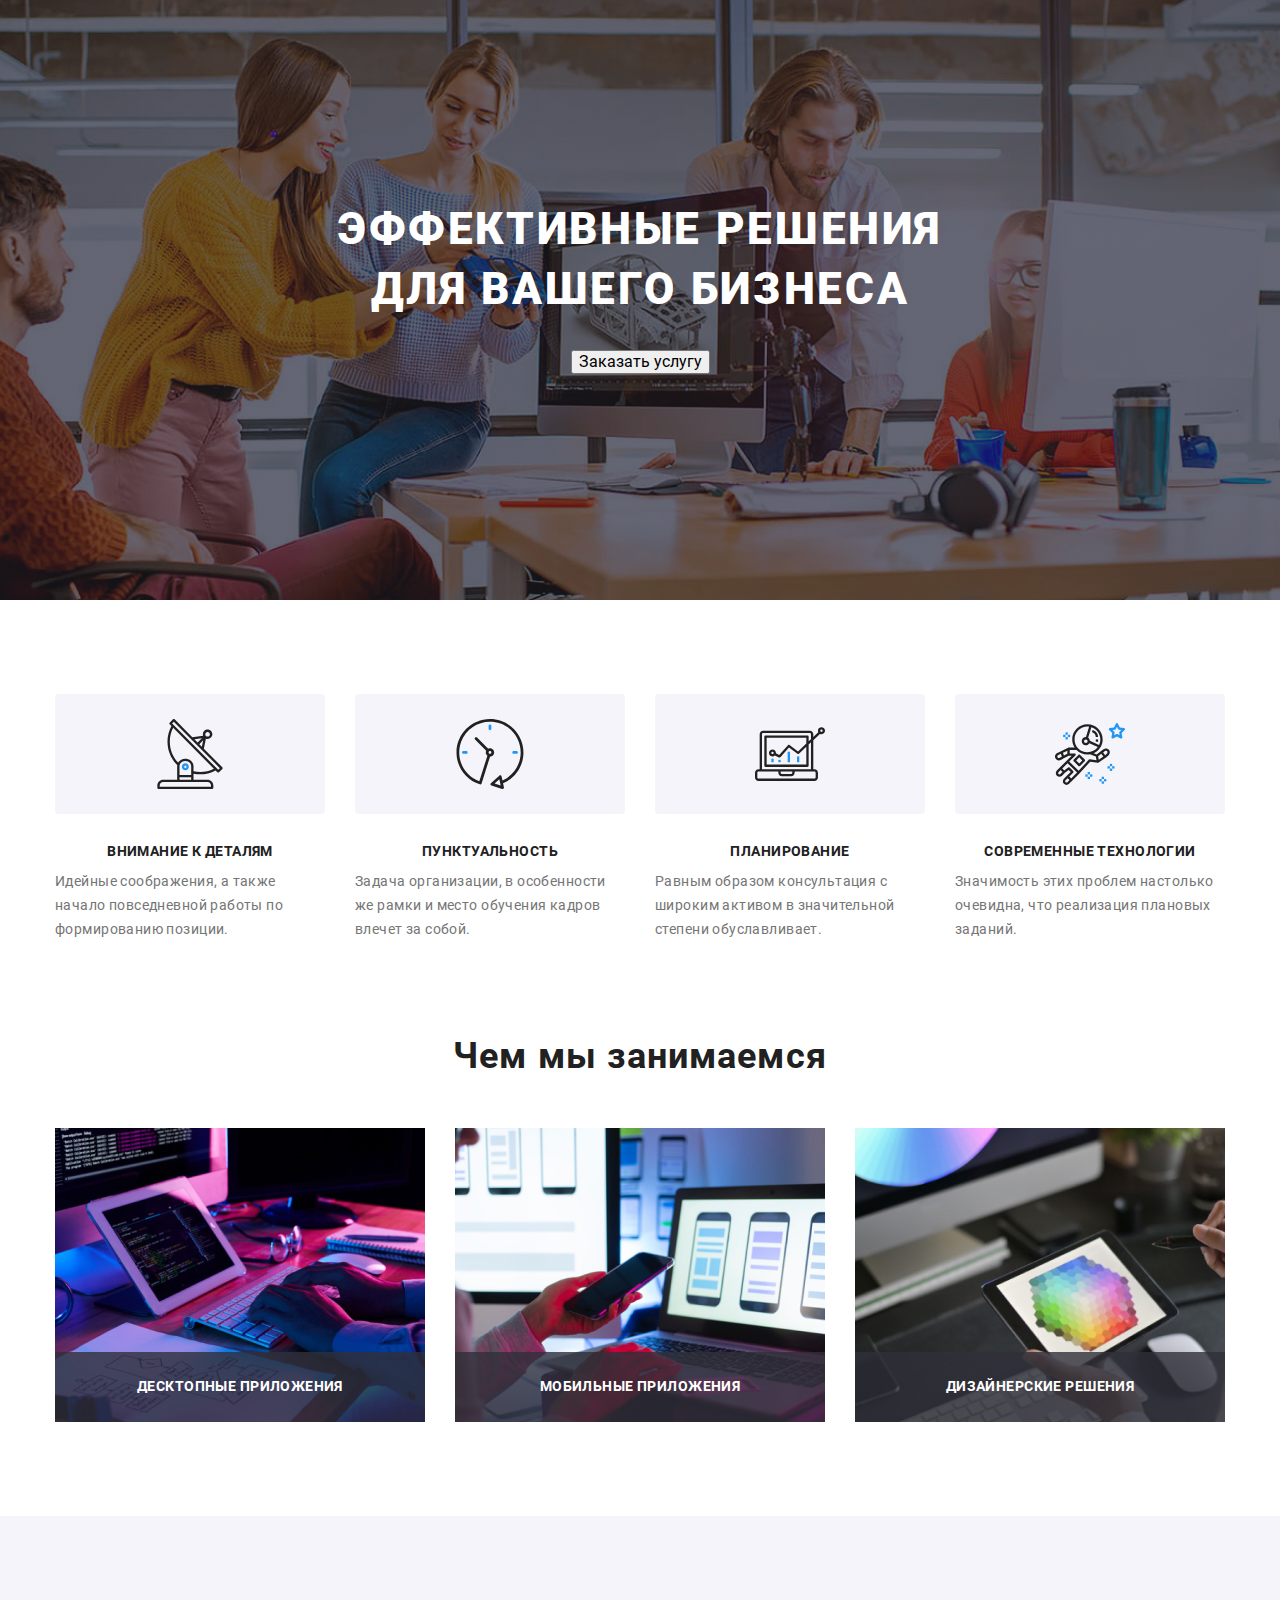
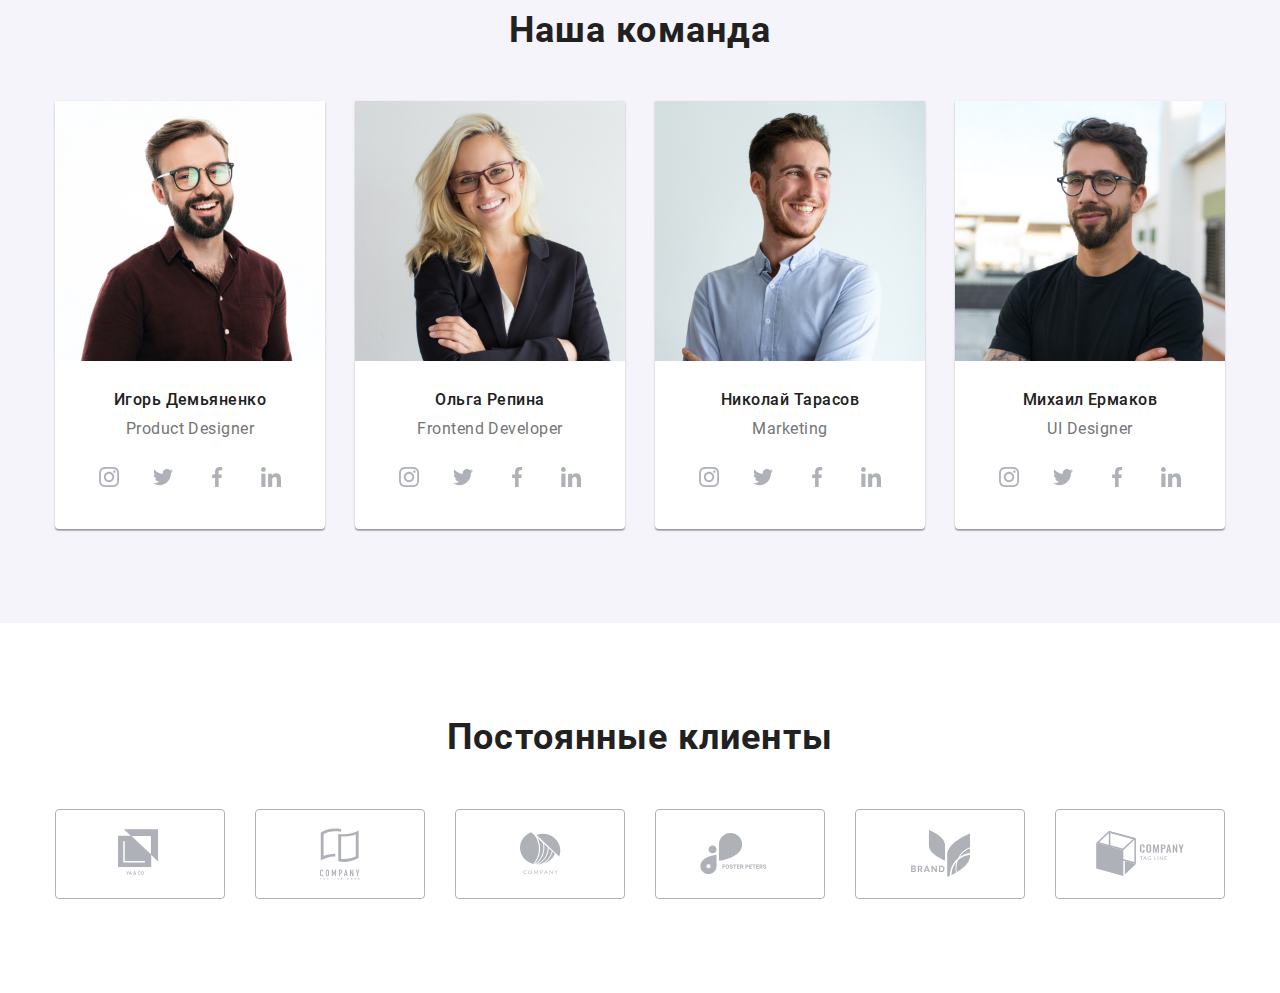
==== commit 0615efdc: "hw-08: add adaptive customers" ====
--- a/index.html
+++ b/index.html
@@ -301,7 +301,7 @@
         </section>
         
         <!-- Regular Customers -->
-        <!-- <section class="customers">
+        <section class="customers section">
             <div class="container">
                 <h2 class="title">Постоянные клиенты</h2>
                 <ul class="customers__list">
@@ -326,7 +326,7 @@
                             </svg>
                         </a>
                     </li>
-                    <li class="customers-item">
+                    <li class="customers__item">
                         <a class="customers__link" href="/">
                             <svg class="customers__logo" width="79.66" height="42.02">
                                 <use href="./images/sprite.svg#icon-client4"></use>
@@ -349,7 +349,7 @@
                     </li>
                 </ul>
             </div>
-        </section> -->
+        </section>
     </main> 
 
     <!--<footer class="footer">
--- a/css/main.css
+++ b/css/main.css
@@ -989,20 +989,6 @@
   }
 }
 
-.customers {
-  padding-top: 94px;
-  padding-bottom: 94px;
-}
-
-.customers__list {
-  display: -webkit-box;
-  display: -ms-flexbox;
-  display: flex;
-  -webkit-box-pack: justify;
-      -ms-flex-pack: justify;
-          justify-content: space-between;
-}
-
 .customers__link {
   display: -webkit-box;
   display: -ms-flexbox;
@@ -1014,7 +1000,6 @@
       -ms-flex-align: center;
           align-items: center;
   color: #afb1b8;
-  width: 170px;
   height: 90px;
   border: 1px solid;
   border-radius: 4px;
@@ -1030,4 +1015,56 @@
 .customers__logo {
   fill: currentColor;
 }
+
+@media screen and (min-width: 480px) and (max-width: 767px) {
+  .customers__link {
+    width: 210px;
+  }
+  .customers__list {
+    display: -webkit-box;
+    display: -ms-flexbox;
+    display: flex;
+    -ms-flex-wrap: wrap;
+        flex-wrap: wrap;
+    -webkit-box-pack: justify;
+        -ms-flex-pack: justify;
+            justify-content: space-between;
+  }
+  .customers__item:nth-last-child(n + 3) {
+    margin-bottom: 30px;
+  }
+}
+
+@media screen and (min-width: 768px) and (max-width: 1199px) {
+  .customers__link {
+    width: 226px;
+  }
+  .customers__list {
+    display: -webkit-box;
+    display: -ms-flexbox;
+    display: flex;
+    -ms-flex-wrap: wrap;
+        flex-wrap: wrap;
+    -webkit-box-pack: justify;
+        -ms-flex-pack: justify;
+            justify-content: space-between;
+  }
+  .customers__item:nth-last-child(n + 4) {
+    margin-bottom: 30px;
+  }
+}
+
+@media screen and (min-width: 1200px) {
+  .customers__list {
+    display: -webkit-box;
+    display: -ms-flexbox;
+    display: flex;
+    -webkit-box-pack: justify;
+        -ms-flex-pack: justify;
+            justify-content: space-between;
+  }
+  .customers__link {
+    width: 170px;
+  }
+}
 /*# sourceMappingURL=main.css.map */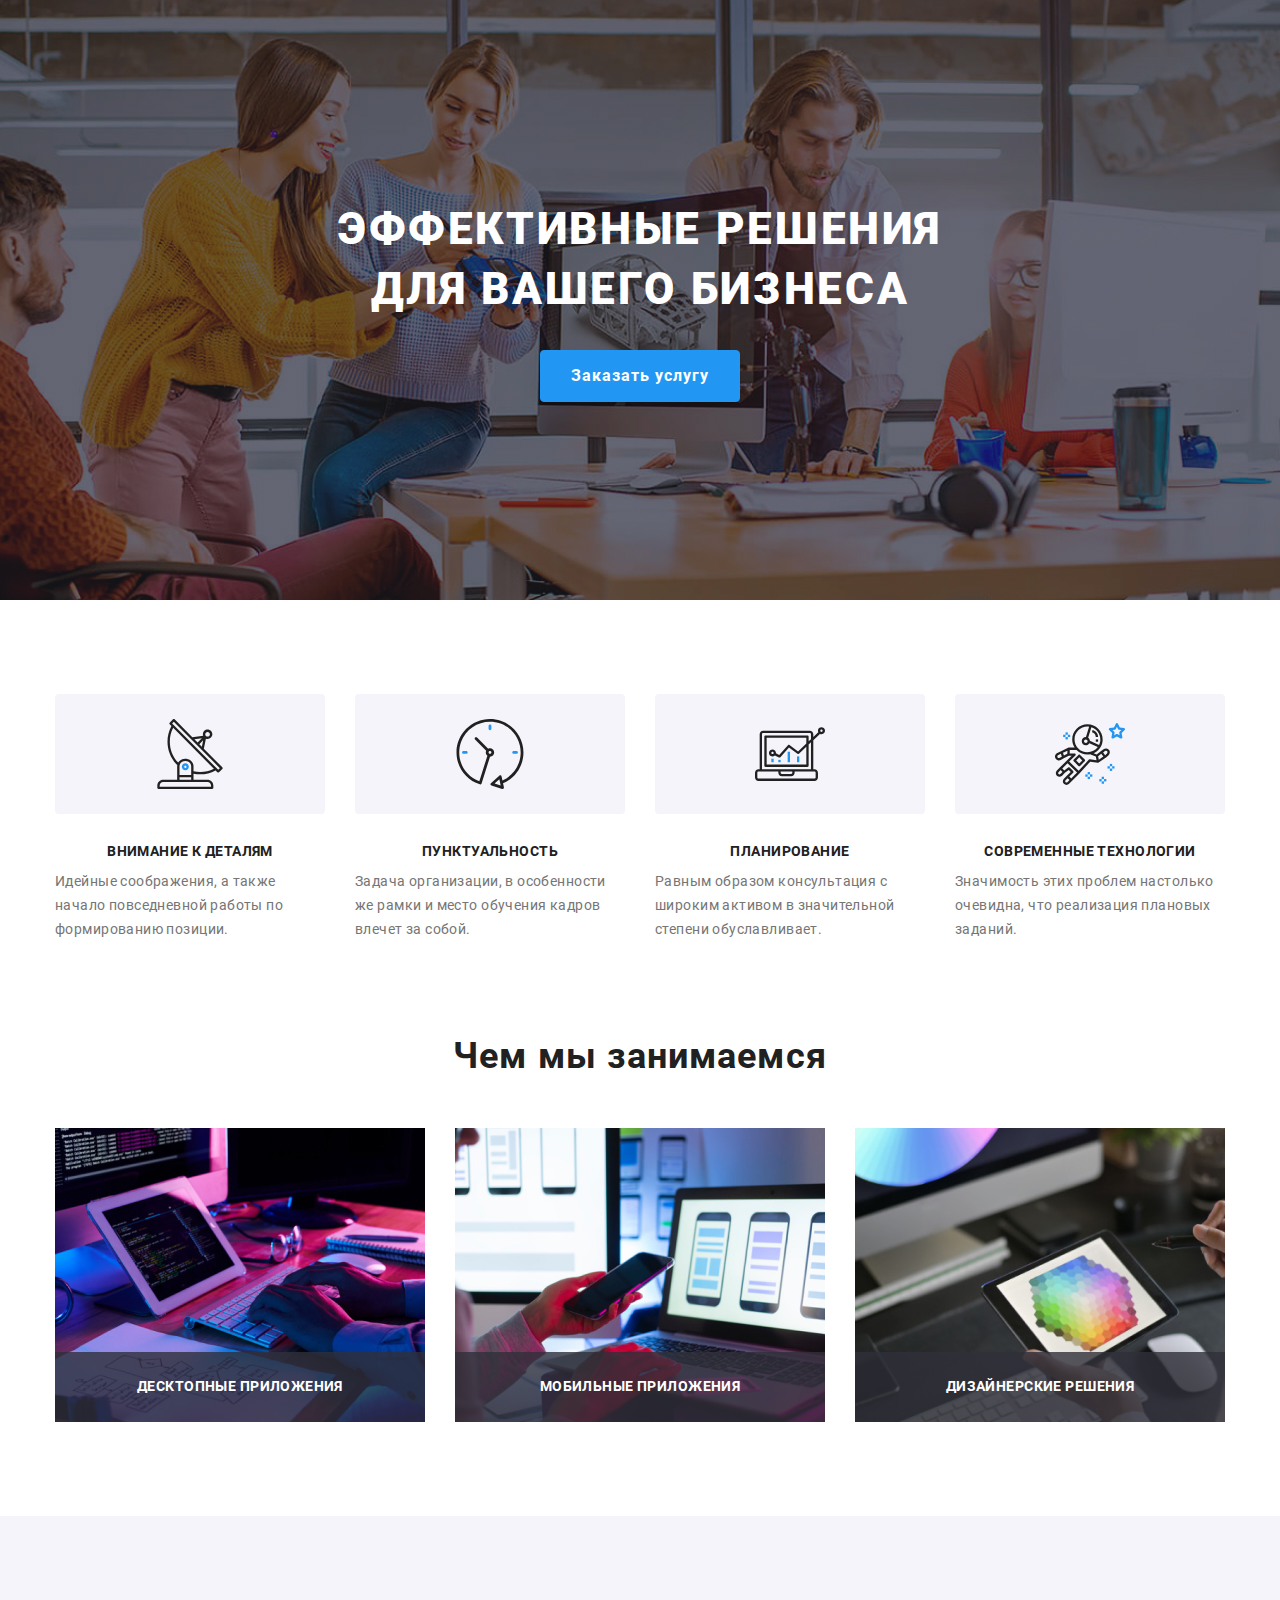
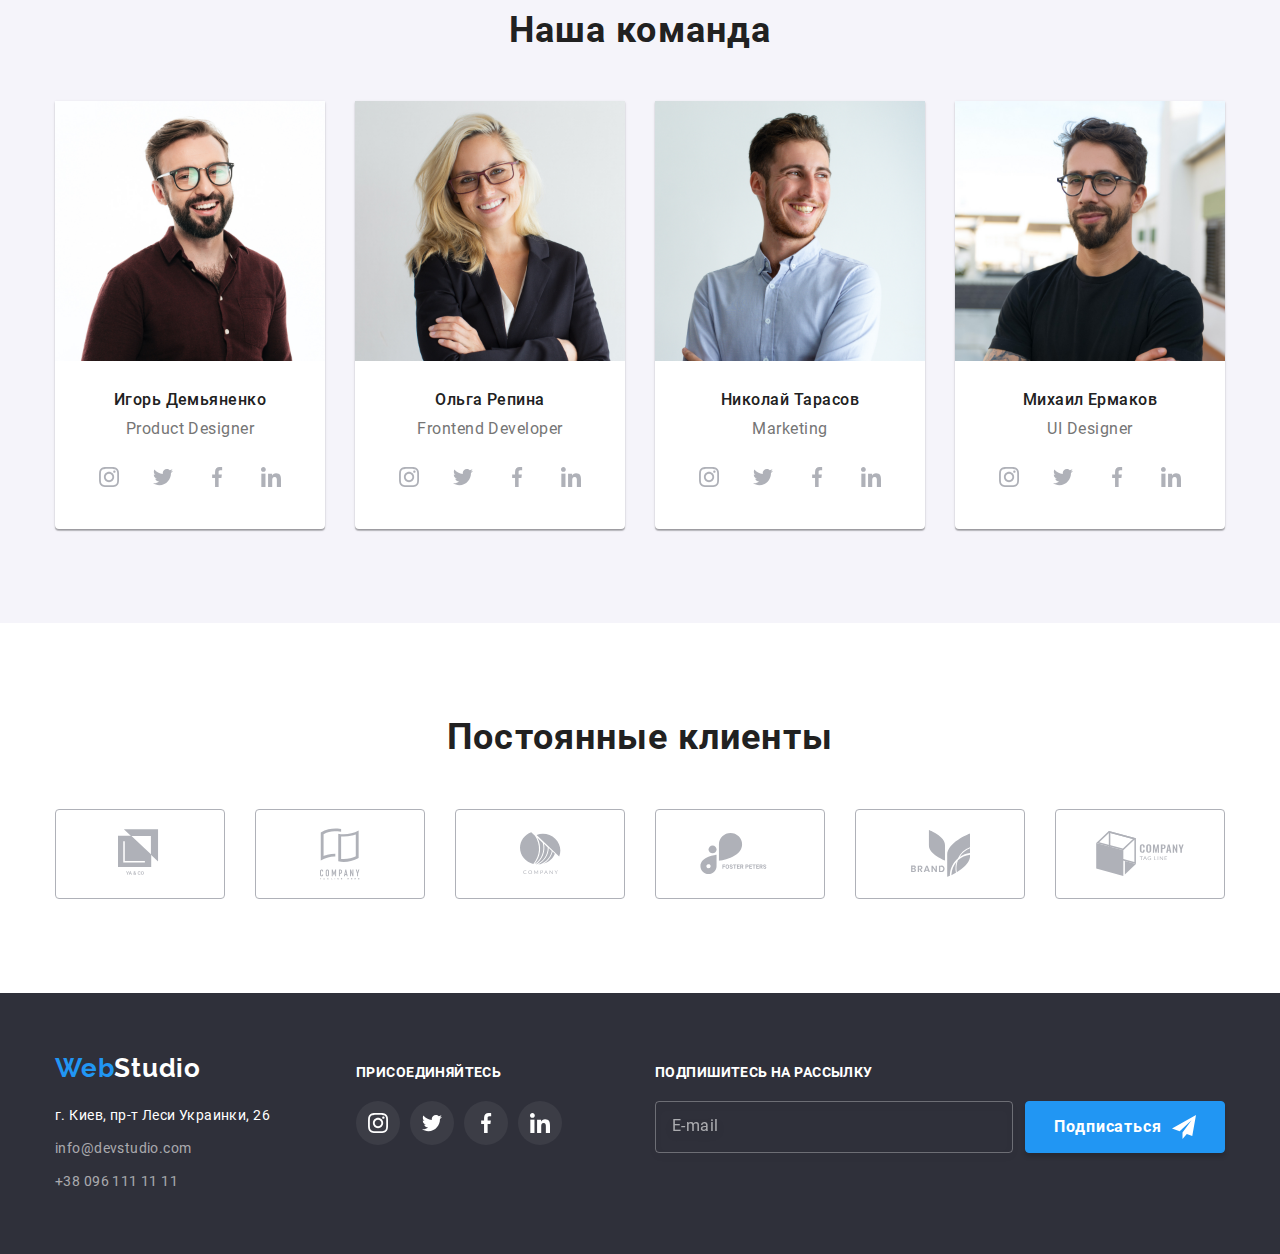
==== commit 23627a60: "hw-08: add adaptive footer" ====
--- a/index.html
+++ b/index.html
@@ -352,7 +352,7 @@
         </section>
     </main> 
 
-    <!--<footer class="footer">
+    <footer class="footer">
         <div class="container">
             
             <div class="footer__address">
@@ -407,10 +407,10 @@
                         </a>
                     </li>
                 </ul>
-            </div> -->
+            </div>
 
             <!-- Subscriotion -->
-            <!-- <form class="subs__form">
+            <form class="subs__form">
                 <p class="footer__title">Подпишитесь на рассылку</p>
                 <div class="subscription">
                     <label for="subs__email"></label>
@@ -424,7 +424,7 @@
                 </div>
             </form>
         </div>
-    </footer>-->
+    </footer>
     
     <!-- Modal Button -->
     <!-- <div class="backdrop is-hidden" data-modal>
--- a/css/main.css
+++ b/css/main.css
@@ -96,7 +96,6 @@
   }
 }
 
-/*
 .hero__btn,
 .subs__btn,
 .send__btn {
@@ -114,15 +113,24 @@
   font-style: normal;
   letter-spacing: 0.06em;
   line-height: 1.87;
-  align-items: center;
+  -webkit-box-align: center;
+      -ms-flex-align: center;
+          align-items: center;
   cursor: pointer;
-  box-shadow: 0px 4px 4px rgba(0, 0, 0, 0.15);
+  -webkit-box-shadow: 0px 4px 4px rgba(0, 0, 0, 0.15);
+          box-shadow: 0px 4px 4px rgba(0, 0, 0, 0.15);
 }
 
 .modal__btn {
-  display: flex;
-  justify-content: center;
-  align-items: center;
+  display: -webkit-box;
+  display: -ms-flexbox;
+  display: flex;
+  -webkit-box-pack: center;
+      -ms-flex-pack: center;
+          justify-content: center;
+  -webkit-box-align: center;
+      -ms-flex-align: center;
+          align-items: center;
   position: absolute;
   top: 8px;
   right: 8px;
@@ -133,15 +141,14 @@
   border-radius: 50%;
   background: var(--white-color);
   fill: 212121;
-
+  -webkit-transition: fill 250ms cubic-bezier(0.4, 0, 0.2, 1);
   transition: fill 250ms cubic-bezier(0.4, 0, 0.2, 1);
-
-  &:hover,
-  &:focus {
-    fill: var(--accent-text-color);
-  }
-}
-*/
+}
+
+.modal__btn:hover, .modal__btn:focus {
+  fill: var(--accent-text-color);
+}
+
 .title {
   margin-bottom: 50px;
   color: var(--primary-text-color);
@@ -280,29 +287,37 @@
   padding-top: 60px;
   padding-bottom: 60px;
   background-color: #2f303a;
-}
-
-.footer .container {
-  display: -webkit-box;
-  display: -ms-flexbox;
-  display: flex;
-  justify-self: start;
-  -webkit-box-align: baseline;
-      -ms-flex-align: baseline;
-          align-items: baseline;
+  text-align: center;
+}
+
+.address {
+  margin-top: 20px;
 }
 
 .footer__address {
-  width: 231px;
-}
-
-.footer__social {
-  margin-left: 70px;
-}
-
-.footer-social__item {
-  width: 44px;
-  height: 44px;
+  margin-bottom: 60px;
+}
+
+.address__item:not(:last-child) {
+  margin-bottom: 9px;
+}
+
+.address__map {
+  color: var(--white-color);
+  font-size: 14px;
+  font-weight: 400;
+  font-style: normal;
+  line-height: 1.71;
+  letter-spacing: 0.03em;
+}
+
+.address__link {
+  color: rgba(255, 255, 255, 0.6);
+  font-size: 14px;
+  font-weight: 400;
+  font-style: normal;
+  line-height: 1.71;
+  letter-spacing: 0.03em;
 }
 
 .footer-social__list {
@@ -312,7 +327,24 @@
   -webkit-box-pack: justify;
       -ms-flex-pack: justify;
           justify-content: space-between;
+}
+
+.footer__title {
+  display: inline-block;
+  margin-bottom: 20px;
+  font-family: var(--roboto-font);
+  color: var(--white-color);
+  font-style: normal;
+  font-weight: 700;
+  font-size: 14px;
+  line-height: 1.14;
+  letter-spacing: 0.03em;
+  text-transform: uppercase;
+}
+
+.footer__social {
   width: 206px;
+  margin: 0 auto;
 }
 
 .footer-social__link {
@@ -343,78 +375,10 @@
   fill: currentColor;
 }
 
-.footer__title {
-  display: inline-block;
+.subs__input {
   margin-bottom: 20px;
-  font-family: var(--roboto-font);
-  color: var(--white-color);
-  font-style: normal;
-  font-weight: 700;
-  font-size: 14px;
-  line-height: 1.14;
-  letter-spacing: 0.03em;
-  text-transform: uppercase;
-}
-
-.address {
-  margin-top: 20px;
-}
-
-.address__map {
-  color: var(--white-color);
-  font-size: 14px;
-  font-weight: 400;
-  font-style: normal;
-  line-height: 1.71;
-  letter-spacing: 0.03em;
-}
-
-.address__item:not(:last-child) {
-  margin-bottom: 9px;
-}
-
-.address__link {
-  color: rgba(255, 255, 255, 0.6);
-  font-size: 14px;
-  font-weight: 400;
-  font-style: normal;
-  line-height: 1.71;
-  letter-spacing: 0.03em;
-}
-
-.subs__form {
-  display: block;
-  margin-left: 93px;
-  width: 570px;
-}
-
-.subs__btn {
-  display: -webkit-box;
-  display: -ms-flexbox;
-  display: flex;
-  -webkit-box-pack: center;
-      -ms-flex-pack: center;
-          justify-content: center;
-  -webkit-box-align: center;
-      -ms-flex-align: center;
-          align-items: center;
-  margin-left: 12px;
-}
-
-.icon__send {
-  margin-left: 10px;
-  fill: currentColor;
-}
-
-.subscription {
-  display: -webkit-box;
-  display: -ms-flexbox;
-  display: flex;
-}
-
-.subs__input {
   padding: 15px 16px;
-  min-width: 358px;
+  min-width: 450px;
   min-height: 50px;
   border: 1px solid rgba(255, 255, 255, 0.3);
   -webkit-filter: drop-shadow(0px 4px 4px rgba(0, 0, 0, 0.15));
@@ -458,6 +422,112 @@
   color: rgba(255, 255, 255, 0.6);
 }
 
+.footer-social__item {
+  width: 44px;
+  height: 44px;
+}
+
+.subs__form {
+  display: block;
+  width: 450px;
+  margin-top: 60px;
+}
+
+.subs__btn {
+  display: -webkit-box;
+  display: -ms-flexbox;
+  display: flex;
+  -webkit-box-pack: center;
+      -ms-flex-pack: center;
+          justify-content: center;
+  -webkit-box-align: center;
+      -ms-flex-align: center;
+          align-items: center;
+}
+
+.icon__send {
+  margin-left: 10px;
+  fill: currentColor;
+}
+
+@media screen and (max-width: 767px) {
+  .footer__social {
+    margin-top: 60px;
+  }
+}
+
+@media screen and (min-width: 768px) and (max-width: 1199px) {
+  .footer .container {
+    display: -webkit-box;
+    display: -ms-flexbox;
+    display: flex;
+    -ms-flex-wrap: wrap;
+        flex-wrap: wrap;
+    -webkit-box-pack: center;
+        -ms-flex-pack: center;
+            justify-content: center;
+  }
+  .footer__address {
+    margin-right: 165px;
+    margin-bottom: 0;
+  }
+  .footer__social {
+    margin: 0;
+  }
+}
+
+@media screen and (min-width: 1200px) {
+  .footer {
+    text-align: start;
+  }
+  .footer .container {
+    display: -webkit-box;
+    display: -ms-flexbox;
+    display: flex;
+    justify-self: start;
+    -webkit-box-align: baseline;
+        -ms-flex-align: baseline;
+            align-items: baseline;
+  }
+  .footer__address {
+    width: 231px;
+    margin: 0;
+  }
+  .subscription {
+    display: -webkit-box;
+    display: -ms-flexbox;
+    display: flex;
+  }
+  .footer__social {
+    margin: 0 93px 0 70px;
+  }
+  .subs__form {
+    margin: 0;
+    width: 358px;
+  }
+  .subs__input {
+    margin-bottom: 0;
+    margin-right: 12px;
+    min-width: 358px;
+  }
+}
+
+/*
+
+
+
+
+
+
+
+
+.footer-social__list {
+  display: flex;
+  justify-content: space-between;
+  width: 206px;
+}
+
+*/
 .backdrop {
   position: fixed;
   top: 0;
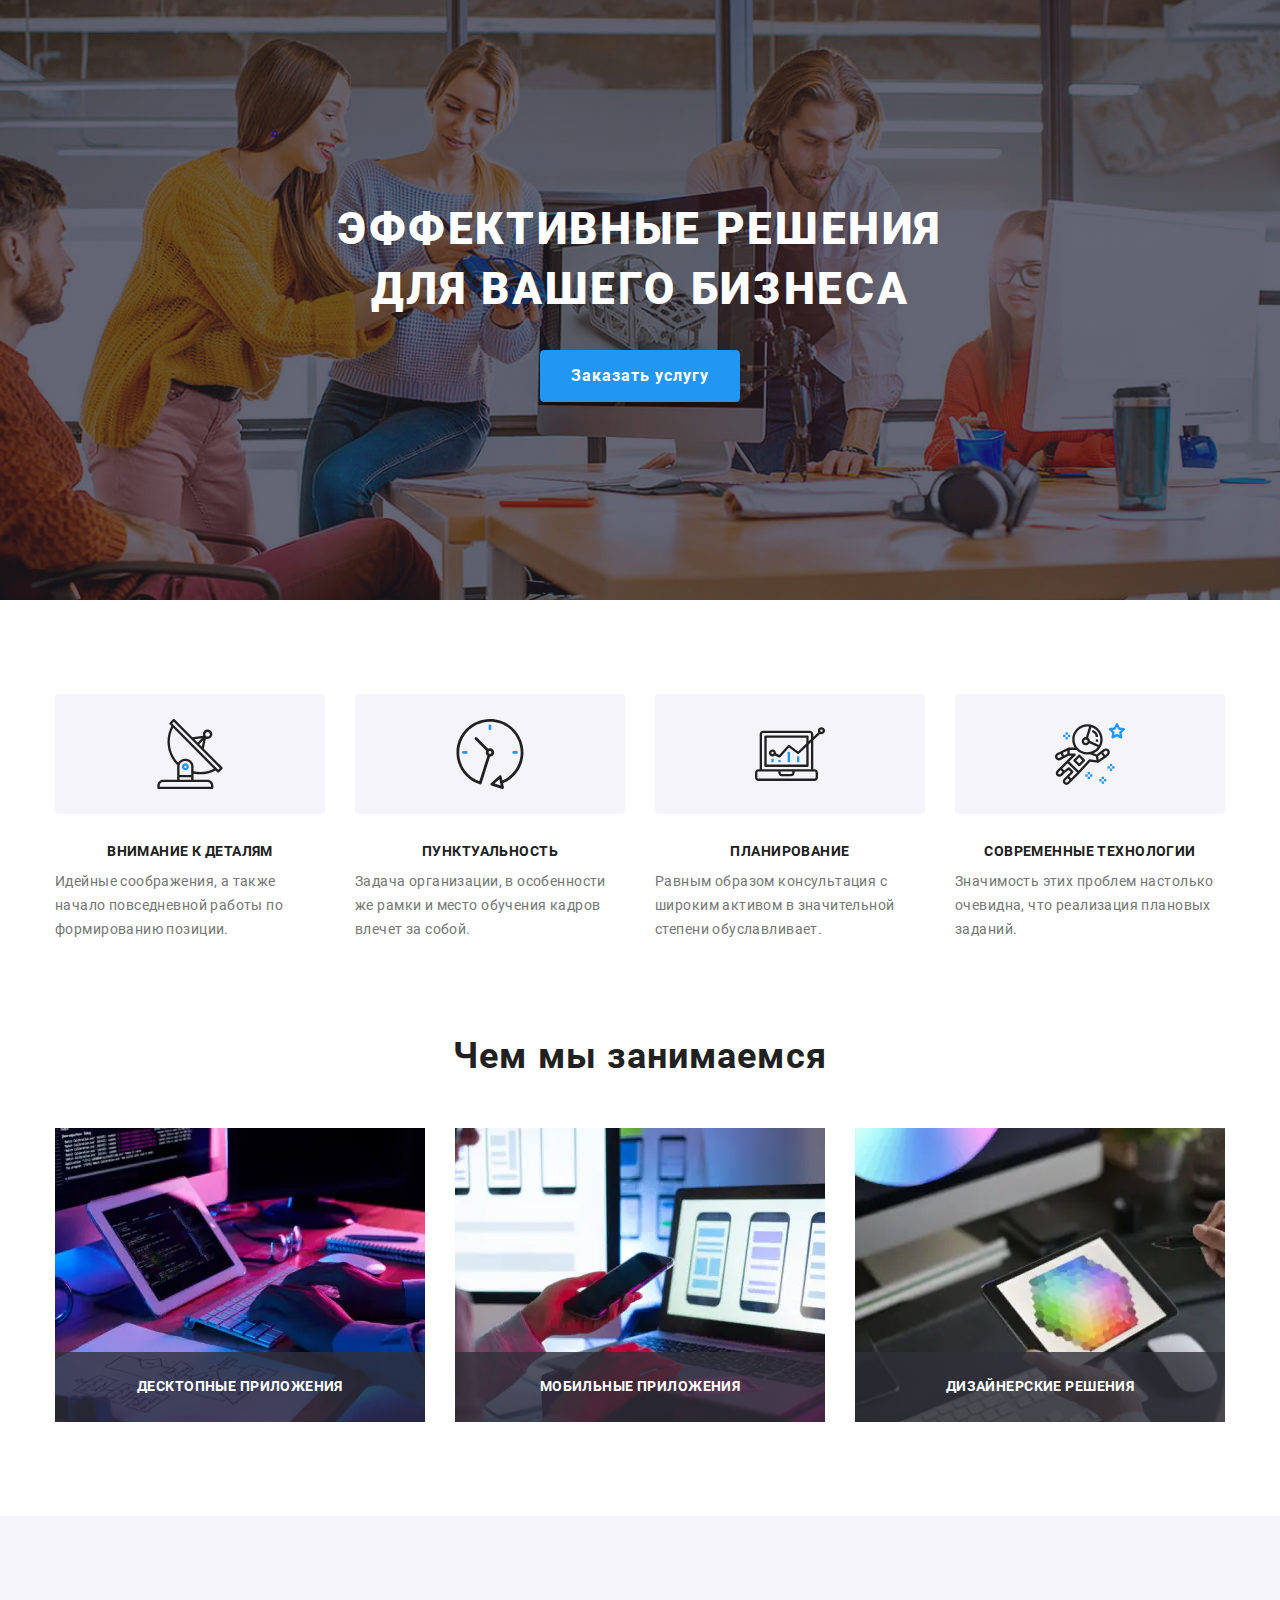
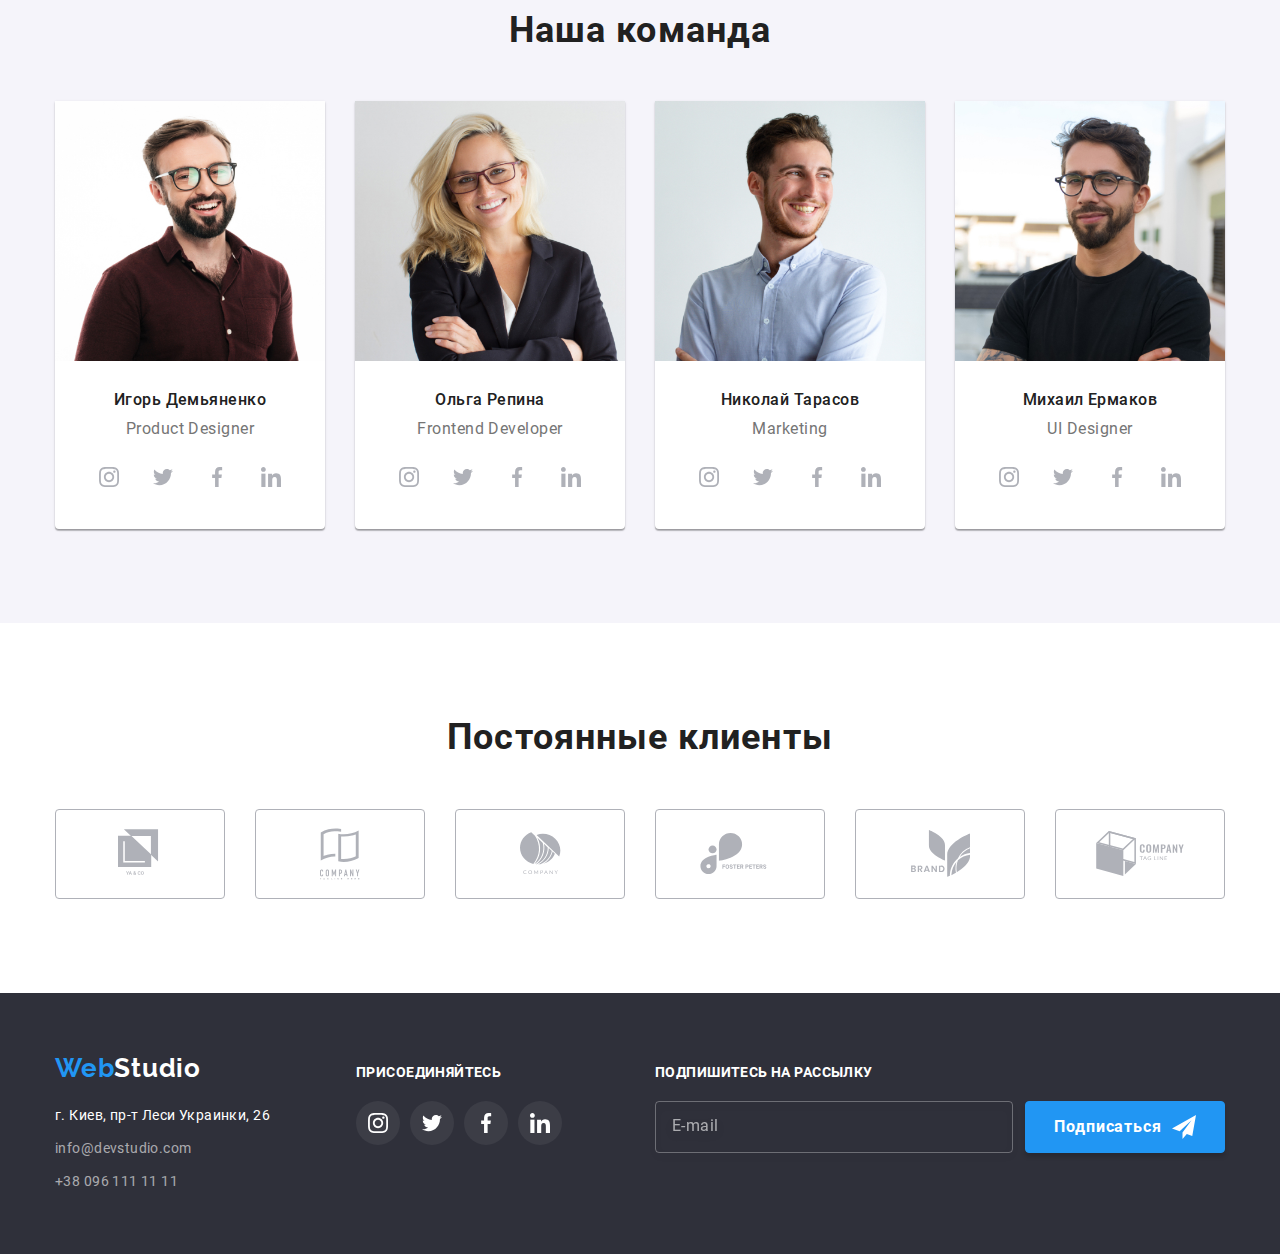
==== commit d0b0f416: "hw-08: add images, team" ====
--- a/index.html
+++ b/index.html
@@ -117,18 +117,39 @@
                 <ul class="services__list">
                     <li class="services__item">
                         <h3 class="services__title">Десктопные приложения</h3>
-                        <img class="services__img" src="./images/wedo/wedo1.jpg" alt="Разработка веб-сайта" width="370"
-                            height="294">
+                        <picture class="services__picture">
+                            <source srcset="./images/wedo/wedo1.webp 1x, 
+                            ./images/wedo/wedo1@2x.webp 2x" media="(min-width: 1200px)" type="image/webp">
+                            <source srcset="./images/wedo/wedo1.jpg 1x, 
+                            ./images/wedo/wedo1@2x.jpg 2x" media="(min-width: 1200px)">
+                            <img class="services__img" 
+                            src="./images/wedo/wedo1.jpg" 
+                            alt="Разработка веб-сайта">
+                        </picture>                       
                     </li>
                     <li class="services__item">
                         <h3 class="services__title">Мобильные приложения</h3>
-                        <img class="services__mg" src="./images/wedo/wedo2.jpg" alt="Разработка мобильных приложений"
-                            width="370" height="294">
+                        <picture class="services__picture">
+                            <source srcset="./images/wedo/wedo2.webp 1x, 
+                            ./images/wedo/wedo2@2x.webp 2x" media="(min-width: 1200px)" type="image/webp">
+                            <source srcset="./images/wedo/wedo2.jpg 1x, 
+                            ./images/wedo/wedo2@2x.jpg 2x" media="(min-width: 1200px)">
+                            <img class="services__img" 
+                            src="./images/wedo/wedo2.jpg" 
+                            alt="Разработка мобильных приложений">
+                        </picture>
                     </li>
                     <li class="services__item">
                         <h3 class="services__title">Дизайнерские решения</h3>
-                        <img class="services__img" src="./images/wedo/wedo3.jpg" alt="Разработка веб-дизайна" width="370"
-                            height="294">
+                        <picture class="services__picture">
+                            <source srcset="./images/wedo/wedo3.webp 1x, 
+                            ./images/wedo/wedo3@2x.webp 2x" media="(min-width: 1200px)" type="image/webp">
+                            <source srcset="./images/wedo/wedo3.jpg 1x, 
+                            ./images/wedo/wedo3@2x.jpg 2x" media="(min-width: 1200px)">
+                            <img class="services__img" 
+                            src="./images/wedo/wedo3.jpg" 
+                            alt="Разработка веб-дизайна">
+                        </picture>
                     </li>
                 </ul>
             </div>
@@ -141,9 +162,31 @@
                 <h2 class="title">Наша команда</h2>
                 <ul class="team__list">
                     <li class="team__worker">
-                        <img class="worker__photo" 
-                        src="./images/team/igor.jpg" 
-                        alt="Игорь Демьяненко Дизайнер Продукции">
+                        <picture class="worker__picture">
+                            <source srcset="./images/team/igor-mobile.webp 1x,
+                            ./images/team/igor-mobile@2x.webp 2x"
+                            media="(min-width:480px)" type="images/webp">
+                            <source srcset="./images/team/igor-mobile.jpg 1x,
+                            ./images/team/igor-mobile@2x.jpg 2x" 
+                            media="(min-width:480px)">
+                            <source srcset="./images/team/igor-tablet.webp 1x,
+                            ./images/team/igor-tablet@2x.webp 2x" 
+                            media="(min-width:768px)" 
+                            type="images/webp">
+                            <source srcset="./images/team/igor-tablet.jpg 1x,
+                            ./images/team/igor-tablet@2x.jpg 2x" 
+                            media="(min-width:768px)">
+                            <source srcset="./images/team/igor-desktop.webp 1x,
+                            ./images/team/igor-desktop@2x.webp 2x" 
+                            media="(min-width:1200px)" 
+                            type="images/webp">
+                            <source srcset="./images/team/igor-desktop.jpg 1x,
+                            ./images/team/igor-desktop@2x.jpg 2x" 
+                            media="(min-width:1200px)">
+                            <img class="worker__photo" 
+                            src="./images/team/igor-mobile.jpg" 
+                            alt="Игорь Демьяненко Дизайнер Продукции">
+                        </picture>                        
                         <div class="worker__discription">
                             <h3 class="worker__name">Игорь Демьяненко</h3>
                             <p class="worker__post" lang="en">Product Designer</p>
@@ -180,9 +223,29 @@
                         </div>
                     </li>
                     <li class="team__worker">
-                        <img class="worker__photo" 
-                        src="./images/team/olga.jpg" 
-                        alt="Ольга Репина Фронтенд-разработик">
+                        <picture class="worker__picture">
+                            <source srcset="./images/team/olga-mobile.webp 1x,
+                            ./images/team/olga-mobile@2x.webp 2x" 
+                            media="(min-width:480px)" 
+                            type="images/webp">
+                            <source srcset="./images/team/olga-mobile.jpg 1x,
+                            ./images/team/olga-mobile@2x.jpg 2x" 
+                            media="(min-width:480px)">
+                            <source srcset="./images/team/olga-tablet.webp 1x,
+                            ./images/team/olga-tablet@2x.webp 2x" 
+                            media="(min-width:768px)" type="images/webp">
+                            <source srcset="./images/team/olga-tablet.jpg 1x,
+                            ./images/team/olga-tablet@2x.jpg 2x" 
+                            media="(min-width:768px)">
+                            <source srcset="./images/team/olga-desktop.webp 1x,
+                            ./images/team/olga-desktop@2x.webp 2x" 
+                            media="(min-width:1200px)" type="images/webp">
+                            <source srcset="./images/team/olga-desktop.jpg 1x,
+                            ./images/team/olga-desktop@2x.jpg 2x" 
+                            media="(min-width:1200px)">
+                            <img class="worker__photo" src="./images/team/olga-mobile.jpg" 
+                            alt="Ольга Репина Фронтенд-разработик">
+                        </picture>
                         <div class="worker__discription">
                             <h3 class="worker__name">Ольга Репина</h3>
                             <p class="worker__post" lang="en">Frontend Developer</p>
@@ -219,9 +282,25 @@
                         </div>
                     </li>
                     <li class="team__worker">
-                        <img class="worker__photo" 
-                        src="./images/team/nikolay.jpg" 
-                        alt="Николай Тарасов Маркетолог">
+                        <picture class="worker__picture">
+                            <source srcset="./images/team/nikolay-mobile.webp 1x,
+                            ./images/team/nikolay-mobile@2x.webp 2x" 
+                            media="(min-width:480px)" type="images/webp">
+                            <source srcset="./images/team/nikolay-mobile.jpg 1x,
+                            ./images/team/nikolay-mobile@2x.jpg 2x" media="(min-width:480px)">
+                            <source srcset="./images/team/nikolay-tablet.webp 1x,
+                            ./images/team/nikolay-tablet@2x.webp 2x" 
+                            media="(min-width:768px)" type="images/webp">
+                            <source srcset="./images/team/nikolay-tablet.jpg 1x,
+                            ./images/team/nikolay-tablet@2x.jpg 2x" media="(min-width:768px)">
+                            <source srcset="./images/team/nikolay-desktop.webp 1x,
+                            ./images/team/nikolay-desktop@2x.webp 2x" 
+                            media="(min-width:1200px)" type="images/webp">
+                            <source srcset="./images/team/nikolay-desktop.jpg 1x,
+                            ./images/team/nikolay-desktop@2x.jpg 2x" media="(min-width:1200px)">
+                            <img class="worker__photo" src="./images/team/nikolay-mobile.jpg" 
+                            alt="Николай Тарасов Маркетолог">
+                        </picture>
                         <div class="worker__discription">
                             <h3 class="worker__name">Николай Тарасов</h3>
                             <p class="worker__post" lang="en">Marketing</p>
@@ -258,9 +337,22 @@
                         </div>
                     </li>
                     <li class="team__worker">
-                        <img class="worker__photo" 
-                        src="./images/team/michail.jpg" 
-                        alt="Михаил Ермаков Дизайнер ПИ">
+                        <picture class="worker__picture">
+                            <source srcset="./images/team/michail-mobile.webp 1x,
+                            ./images/team/michail-mobile@2x.webp 2x" media="(min-width:480px)" type="images/webp">
+                            <source srcset="./images/team/michail-mobile.jpg 1x,
+                            ./images/team/michail-mobile@2x.jpg 2x" media="(min-width:480px)">
+                            <source srcset="./images/team/michail-tablet.webp 1x,
+                            ./images/team/michail-tablet@2x.webp 2x" media="(min-width:768px)" type="images/webp">
+                            <source srcset="./images/team/michail-tablet.jpg 1x,
+                            ./images/team/michail-tablet@2x.jpg 2x" media="(min-width:768px)">
+                            <source srcset="./images/team/michail-desktop.webp 1x,
+                            ./images/team/michail-desktop@2x.webp 2x" media="(min-width:1200px)" type="images/webp">
+                            <source srcset="./images/team/michail-desktop.jpg 1x,
+                            ./images/team/michail-desktop@2x.jpg 2x" media="(min-width:1200px)">
+                            <img class="worker__photo" src="./images/team/michail-mobile.jpg" 
+                            alt="Михаил Ермаков Дизайнер ПИ">
+                        </picture>
                         <div class="worker__discription">
                             <h3 class="worker__name">Михаил Ермаков</h3>
                             <p class="worker__post" lang="en">UI Designer</p>
--- a/css/main.css
+++ b/css/main.css
@@ -512,22 +512,6 @@
   }
 }
 
-/*
-
-
-
-
-
-
-
-
-.footer-social__list {
-  display: flex;
-  justify-content: space-between;
-  width: 206px;
-}
-
-*/
 .backdrop {
   position: fixed;
   top: 0;
@@ -940,12 +924,15 @@
   border-radius: 0px 0px 4px 4px;
 }
 
-@media screen and (max-width: 767px) {
+@media screen and (min-width: 320px) and (max-width: 767px) {
   .team__worker {
     max-width: 450px;
   }
   .team__worker:not(:last-child) {
     margin-bottom: 30px;
+  }
+  .worker__picture {
+    background-size: cover;
   }
 }
 
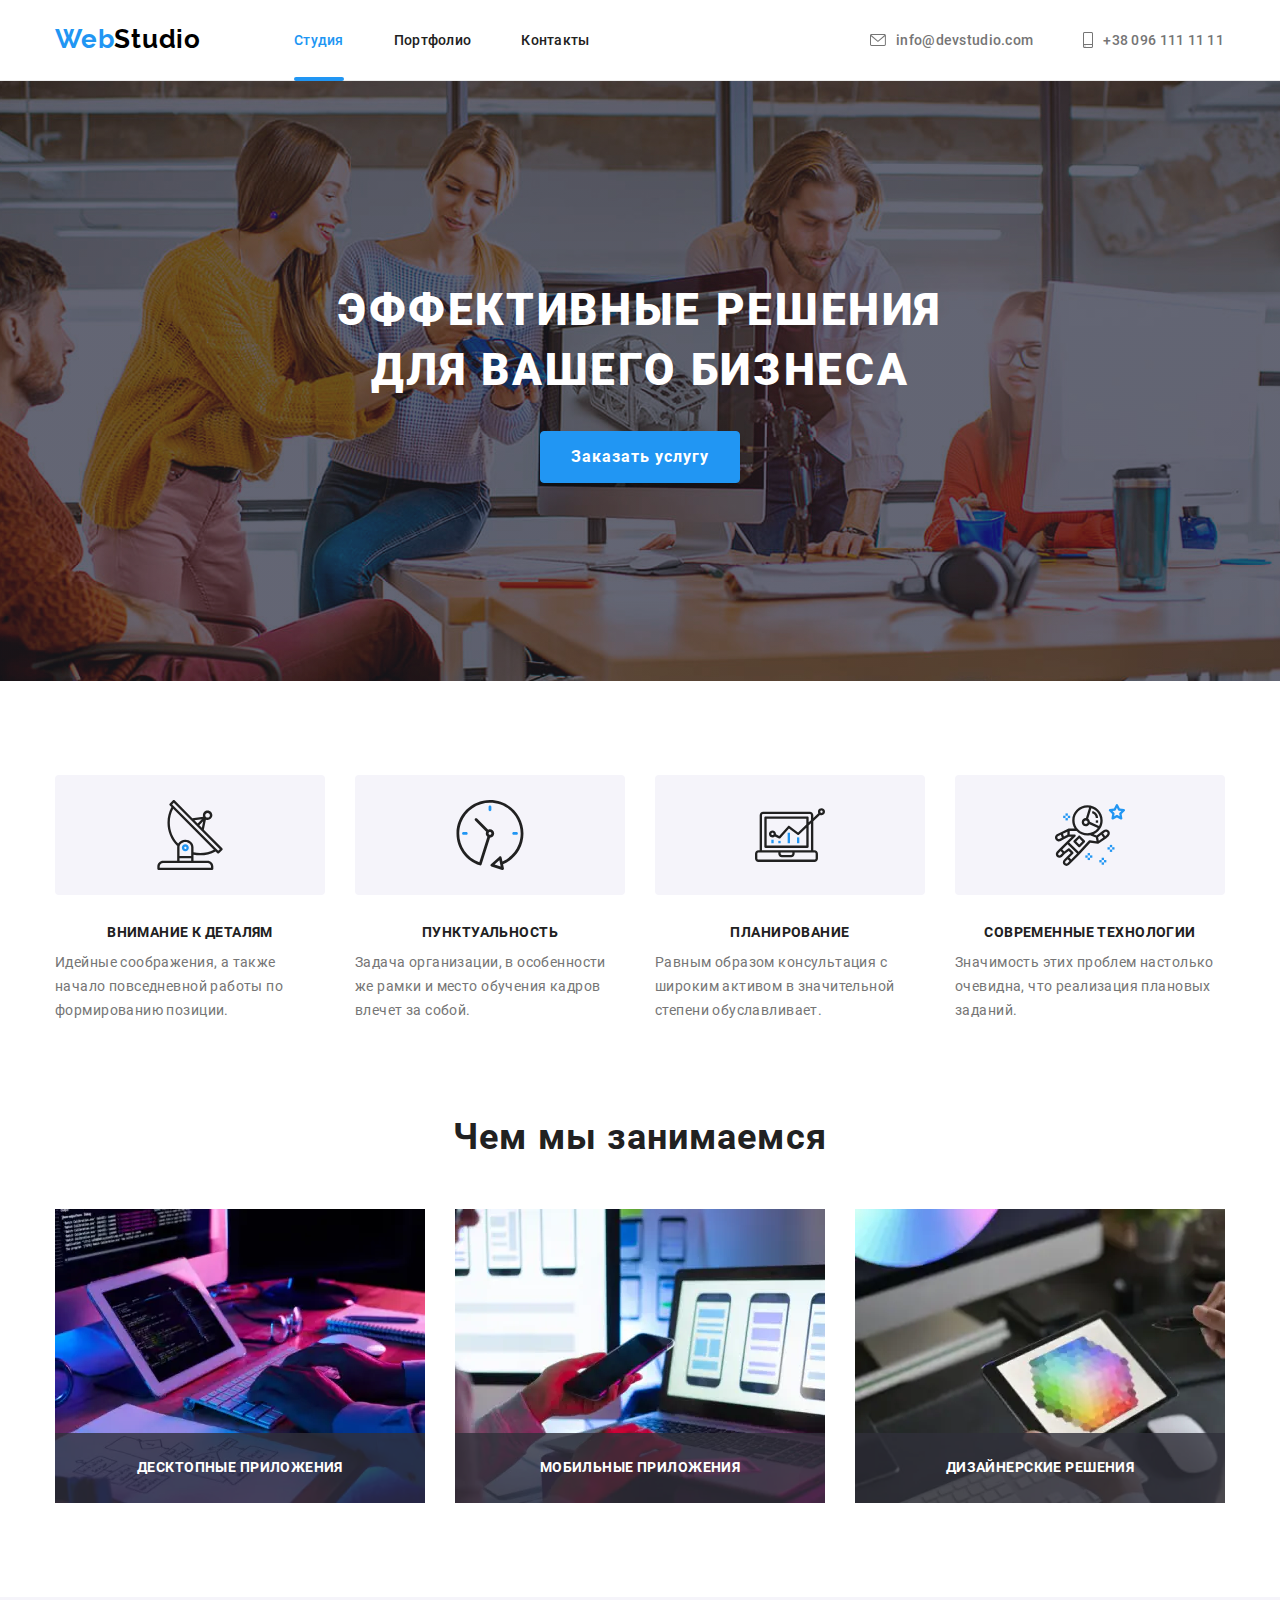
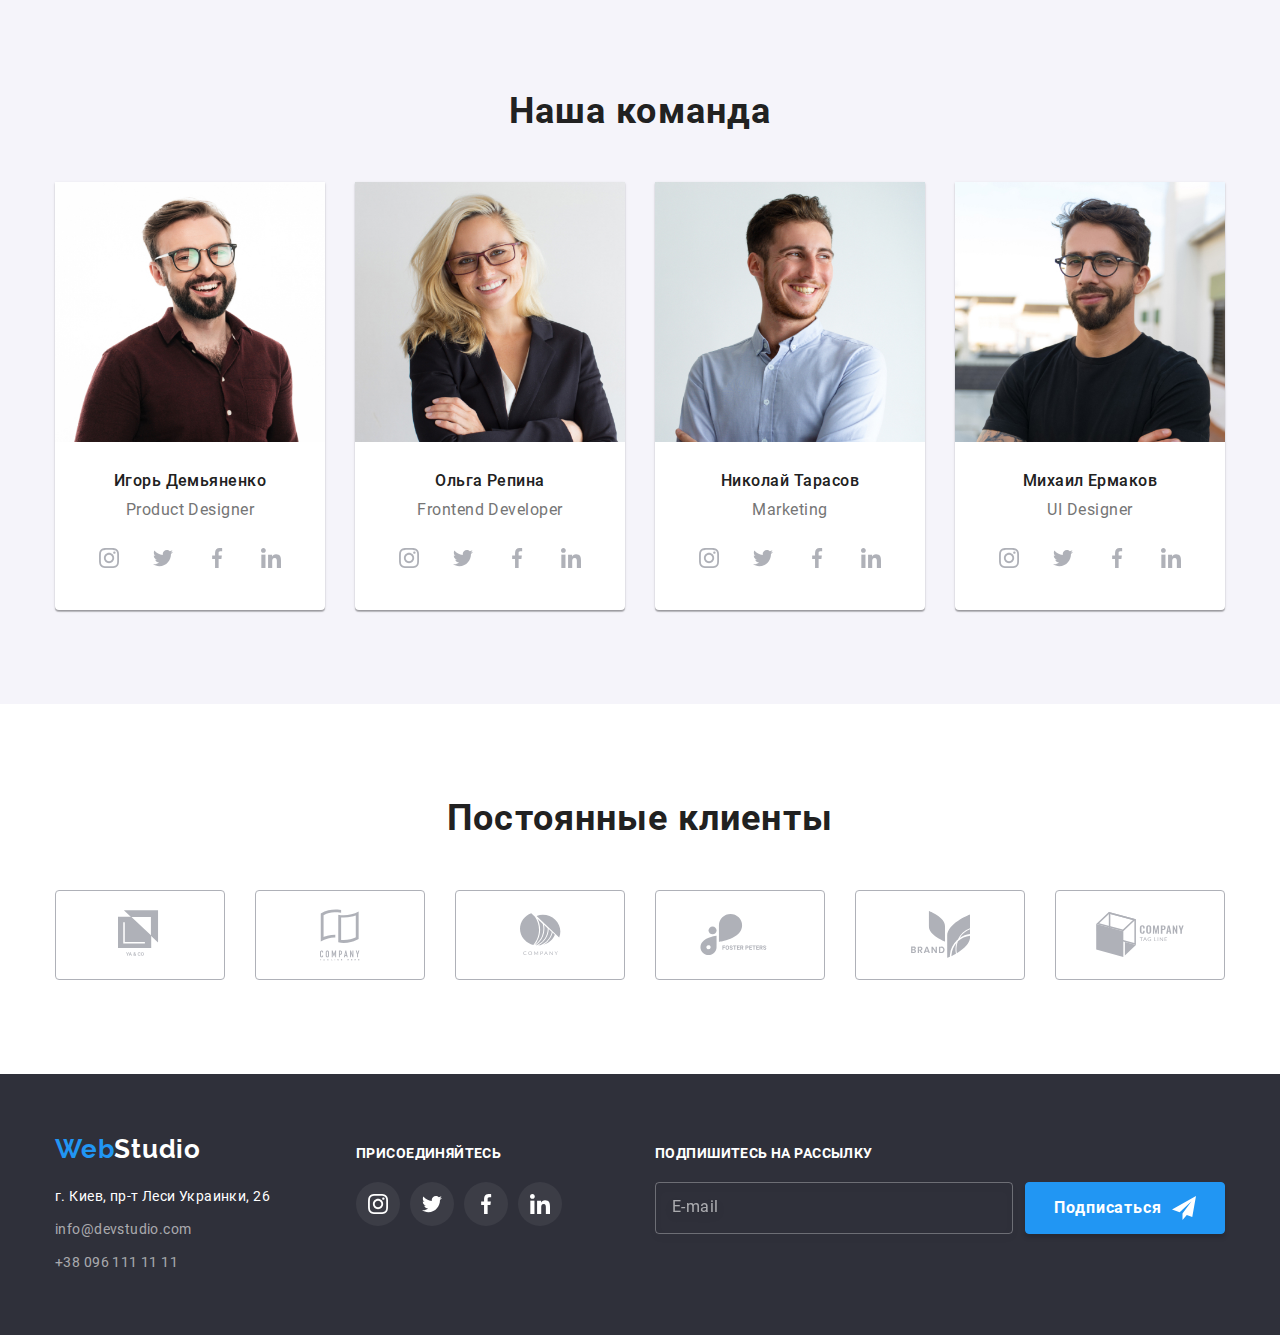
==== commit 536d722b: "hw-08: add adaptive header" ====
--- a/index.html
+++ b/index.html
@@ -9,45 +9,52 @@
     <link rel="stylesheet" href="./css/main.css">
 </head>
 <body>
-    <!--<header class="header">
+    <header class="header">
         <div class="container">
-            <nav class="nav">
-                <a class="logo__link" href="./index.html">
-                    Web<span class="black">Studio</span>
-                </a>
-        
-                <ul class="nav__list">
-                    <li class="nav__item">
-                        <a class="nav__link active" href="./index.html">Студия</a>
-                    </li>
-                    <li class="nav__item">
-                        <a class="nav__link" href="./portfolio.html">Портфолио</a>
-                    </li>
-                    <li class="nav__item">
-                        <a class="nav__link" href="#">Контакты</a>
+            
+            <a class="logo__link" href="./index.html">
+                Web<span class="black">Studio</span>
+            </a>
+            <button type="button" class="menu-btn" aria-expanded="false" aria-controls="menu" data-menu-button>
+                <svg class="menu-btn__icon" width="40px" height="40px" aria-label="Переключатель мобильного меню">
+                    <use class="icon__menu" href="./images/sprite.svg#icon-burger"></use>
+                    <use class="icon__menu-close" href="./images/sprite.svg#icon-burger-close"></use>
+                </svg>
+            </button>
+            
+            <div class="menu" id="menu" data-menu>
+                <nav class="nav">
+                    <ul class="nav__list">
+                        <li class="nav__item">
+                            <a class="nav__link active" href="./index.html">Студия</a>
+                        </li>
+                        <li class="nav__item">
+                            <a class="nav__link" href="./portfolio.html">Портфолио</a>
+                        </li>
+                        <li class="nav__item">
+                            <a class="nav__link" href="#">Контакты</a>
+                        </li>
+                    </ul>
+                </nav>
+                <ul class="contacts">
+                    <li class="contacts__item">
+                        <a class="contacts__link" href="mailto:info@devstudio.com">
+                            <svg class="contacts__icon envelope" width="16" height="12">
+                                <use href="./images/sprite.svg#icon-envelope"></use>
+                            </svg>info@devstudio.com
+                        </a>
+                    </li>
+                    <li class="contacts__item">
+                        <a class="contacts__link" href="tel:+380961111111">
+                            <svg class="contacts__icon smartphone" width="10" height="16">
+                                <use href="./images/sprite.svg#icon-smartphone"></use>
+                            </svg>+38 096 111 11 11                            
+                        </a>
                     </li>
                 </ul>
-            </nav>
-            <ul class="contacts">
-                <li class="contacts__item">
-                    <a class="contacts__link" href="mailto:info@devstudio.com">
-                        <svg class="contacts__icon" width="16" height="12">
-                            <use href="./images/sprite.svg#icon-envelope"></use>
-                        </svg>
-                        info@devstudio.com
-                    </a>
-                </li>
-                <li class="contacts__item">
-                    <a class="contacts__link" href="tel:+380961111111">
-                        <svg class="contacts__icon" width="10" height="16">
-                            <use href="./images/sprite.svg#icon-smartphone"></use>
-                        </svg>
-                        +38 096 111 11 11
-                    </a>
-                </li>
-            </ul>
+            </div>
         </div>
-    </header>-->
+    </header>
     <main>
         <!-- Hero -->
         <section class="hero">
@@ -565,5 +572,6 @@
         </div>
     </div> -->
     <script src="./js/modal.js"></script>
+    <script src="./js/menu.js"></script>
 </body>
 </html>--- a/css/main.css
+++ b/css/main.css
@@ -164,9 +164,9 @@
   font-family: var(--raleway-font);
   color: var(--accent-text-color);
   font-weight: 700;
-  font-size: 26px;
+  font-size: 24px;
   font-style: normal;
-  line-height: 1.19;
+  line-height: 1.166;
   letter-spacing: 0.03em;
 }
 
@@ -178,8 +178,37 @@
   color: var(--white-color);
 }
 
+@media screen and (max-width: 767px) {
+  .logo__link {
+    margin-right: 260px;
+  }
+}
+
+@media screen and (min-width: 768px) {
+  .logo__link {
+    padding-top: 26px;
+    padding-bottom: 26px;
+    margin-right: 0px;
+  }
+}
+
+@media screen and (min-width: 1200px) {
+  .logo__link {
+    font-weight: 700;
+    font-size: 26px;
+    font-style: normal;
+    line-height: 1.19;
+    padding-top: 24px;
+    padding-bottom: 25px;
+    margin-right: 93px;
+  }
+}
+
 .header {
+  position: relative;
   border-bottom: 1px solid #ececec;
+  padding-top: 16px;
+  padding-bottom: 16px;
 }
 
 .header .container {
@@ -198,6 +227,14 @@
   -webkit-box-align: center;
       -ms-flex-align: center;
           align-items: center;
+}
+
+@media screen and (max-width: 767px) {
+  .nav {
+    -webkit-box-pack: justify;
+        -ms-flex-pack: justify;
+            justify-content: space-between;
+  }
 }
 
 .nav__list {
@@ -210,11 +247,12 @@
   margin-left: 93px;
 }
 
+/*
 .nav__item:not(:last-child),
 .contacts__item:not(:last-child) {
   margin-right: 50px;
 }
-
+*/
 .contacts {
   display: -webkit-box;
   display: -ms-flexbox;
@@ -227,6 +265,35 @@
 
 .nav__link {
   color: var(--primary-text-color);
+  position: relative;
+  font-weight: 500;
+  font-style: normal;
+  line-height: 1.166;
+  letter-spacing: 0.02em;
+  -webkit-transition: color 250ms cubic-bezier(0.4, 0, 0.2, 1);
+  transition: color 250ms cubic-bezier(0.4, 0, 0.2, 1);
+}
+
+@media screen and (max-width: 767px) {
+  .nav__link {
+    font-size: 18px;
+    line-height: 1.166;
+  }
+}
+
+@media screen and (min-width: 768px) {
+  .nav__link {
+    font-size: 14px;
+    line-height: 1.142;
+  }
+}
+
+.nav__link:hover, .nav__link:focus {
+  color: var(--accent-text-color);
+}
+
+.nav__link:not(:last-child) {
+  margin-bottom: 40px;
 }
 
 .active {
@@ -255,25 +322,30 @@
       -ms-flex-align: center;
           align-items: center;
   color: var(--secondary-text-color);
-}
-
-.contacts__link,
-.nav__link {
   position: relative;
-  padding-top: 32px;
-  padding-bottom: 32px;
-  font-size: 14px;
+  font-size: 18px;
   font-weight: 500;
   font-style: normal;
-  line-height: 1.14;
+  line-height: 1.166;
   letter-spacing: 0.02em;
   -webkit-transition: color 250ms cubic-bezier(0.4, 0, 0.2, 1);
   transition: color 250ms cubic-bezier(0.4, 0, 0.2, 1);
 }
 
-.contacts__link:hover, .contacts__link:focus,
-.nav__link:hover,
-.nav__link:focus {
+@media screen and (min-width: 768px) {
+  .contacts__link {
+    font-size: 12px;
+  }
+}
+
+@media screen and (min-width: 1200px) {
+  .contacts__link {
+    font-size: 14px;
+    line-height: 1.142;
+  }
+}
+
+.contacts__link:hover, .contacts__link:focus {
   color: var(--accent-text-color);
 }
 
@@ -281,6 +353,147 @@
   fill: currentColor;
   margin-right: 10px;
   vertical-align: middle;
+}
+
+@media screen and (max-width: 767px) {
+  .nav {
+    display: block;
+    padding: 60px 0;
+  }
+  .nav__list {
+    display: block;
+    margin: 0 auto;
+  }
+  .nav__item:not(:last-child) {
+    margin-bottom: 40px;
+    margin-right: 0;
+  }
+  .contacts {
+    display: block;
+    margin-bottom: 60px;
+  }
+  .contacts__link {
+    -webkit-box-pack: center;
+        -ms-flex-pack: center;
+            justify-content: center;
+  }
+  .contacts__item:not(:last-child) {
+    margin-bottom: 16px;
+  }
+}
+
+@media screen and (min-width: 768px) {
+  .header {
+    padding: 0;
+  }
+  .menu {
+    display: -webkit-box;
+    display: -ms-flexbox;
+    display: flex;
+    -webkit-box-align: center;
+        -ms-flex-align: center;
+            align-items: center;
+  }
+  .contacts {
+    display: block;
+    -webkit-box-pack: start;
+        -ms-flex-pack: start;
+            justify-content: flex-start;
+  }
+  .envelope {
+    width: 14px;
+    height: 10px;
+  }
+  .smartphone {
+    width: 10px;
+    height: 14px;
+  }
+  .nav__list {
+    display: -webkit-box;
+    display: -ms-flexbox;
+    display: flex;
+    margin-top: 0;
+    margin-bottom: 0;
+    padding-left: 0;
+  }
+  .nav__item + .nav__item {
+    margin-left: 50px;
+  }
+  .contacts__link {
+    display: -webkit-box;
+    display: -ms-flexbox;
+    display: flex;
+    -webkit-box-pack: start;
+        -ms-flex-pack: start;
+            justify-content: flex-start;
+  }
+  .nav__link {
+    padding-top: 32px;
+    padding-bottom: 32px;
+  }
+  .nav__link.current::after {
+    content: '';
+    bottom: -1px;
+  }
+}
+
+@media screen and (min-width: 768px) and (max-width: 1199px) {
+  .nav__list {
+    margin-left: 88px;
+    margin-right: 80px;
+  }
+  .contacts__icon {
+    margin-right: 8px;
+  }
+  .contacts__item:not(:last-child) {
+    margin-bottom: 10px;
+  }
+}
+
+@media screen and (min-width: 1200px) {
+  .header {
+    padding: 0;
+  }
+  .nav__list {
+    margin: 0;
+  }
+  .menu {
+    width: 930px;
+    -webkit-box-pack: justify;
+        -ms-flex-pack: justify;
+            justify-content: space-between;
+  }
+  .contacts {
+    display: -webkit-box;
+    display: -ms-flexbox;
+    display: flex;
+    margin-top: 0;
+    margin-bottom: 0;
+    padding-left: 0;
+    margin-left: auto;
+  }
+  .contacts__item + .contacts__item {
+    margin-left: 50px;
+  }
+  .contacts__link {
+    display: -webkit-box;
+    display: -ms-flexbox;
+    display: flex;
+    -webkit-box-align: center;
+        -ms-flex-align: center;
+            align-items: center;
+    padding-top: 32px;
+    padding-bottom: 32px;
+    line-height: 1.142;
+  }
+  .envelope {
+    width: 16px;
+    height: 12px;
+  }
+  .smartphone {
+    width: 10px;
+    height: 16px;
+  }
 }
 
 .footer {
@@ -552,6 +765,62 @@
 .backdrop.is-hidden .modal {
   -webkit-transform: translate(-50%, -50%) scale(0);
           transform: translate(-50%, -50%) scale(0);
+}
+
+.menu-btn {
+  display: -webkit-inline-box;
+  display: -ms-inline-flexbox;
+  display: inline-flex;
+  margin: 0;
+  padding: 0;
+  border: none;
+  background-color: transparent;
+  cursor: pointer;
+  fill: var(--primary-text-color);
+}
+
+.menu-btn:hover, .menu-btn:focus {
+  fill: var(--accent-text-color);
+}
+
+.menu-btn .icon__menu-close {
+  display: none;
+}
+
+.menu-btn.is-open .icon__menu-close {
+  display: block;
+}
+
+.menu-btn.is-open .icon__menu-close {
+  display: block;
+}
+
+.menu-btn.is-open .icon__menu {
+  display: none;
+}
+
+@media screen and (min-width: 768px) {
+  .menu-btn {
+    display: none;
+  }
+}
+
+@media screen and (max-width: 767px) {
+  .menu {
+    display: none;
+    position: absolute;
+    top: 100%;
+    right: 0;
+    width: 100%;
+    z-index: 100;
+    -webkit-box-shadow: 0px 4px 8px rgba(0, 0, 0, 0.04), 0px 2px 4px rgba(0, 0, 0, 0.08), 0px 1px 3px rgba(0, 0, 0, 0.16);
+            box-shadow: 0px 4px 8px rgba(0, 0, 0, 0.04), 0px 2px 4px rgba(0, 0, 0, 0.08), 0px 1px 3px rgba(0, 0, 0, 0.16);
+    text-align: center;
+    background-color: var(--white-color);
+  }
+  .menu.is-open {
+    display: block;
+  }
 }
 
 .form__title {
@@ -931,9 +1200,6 @@
   .team__worker:not(:last-child) {
     margin-bottom: 30px;
   }
-  .worker__picture {
-    background-size: cover;
-  }
 }
 
 .worker__discription {
